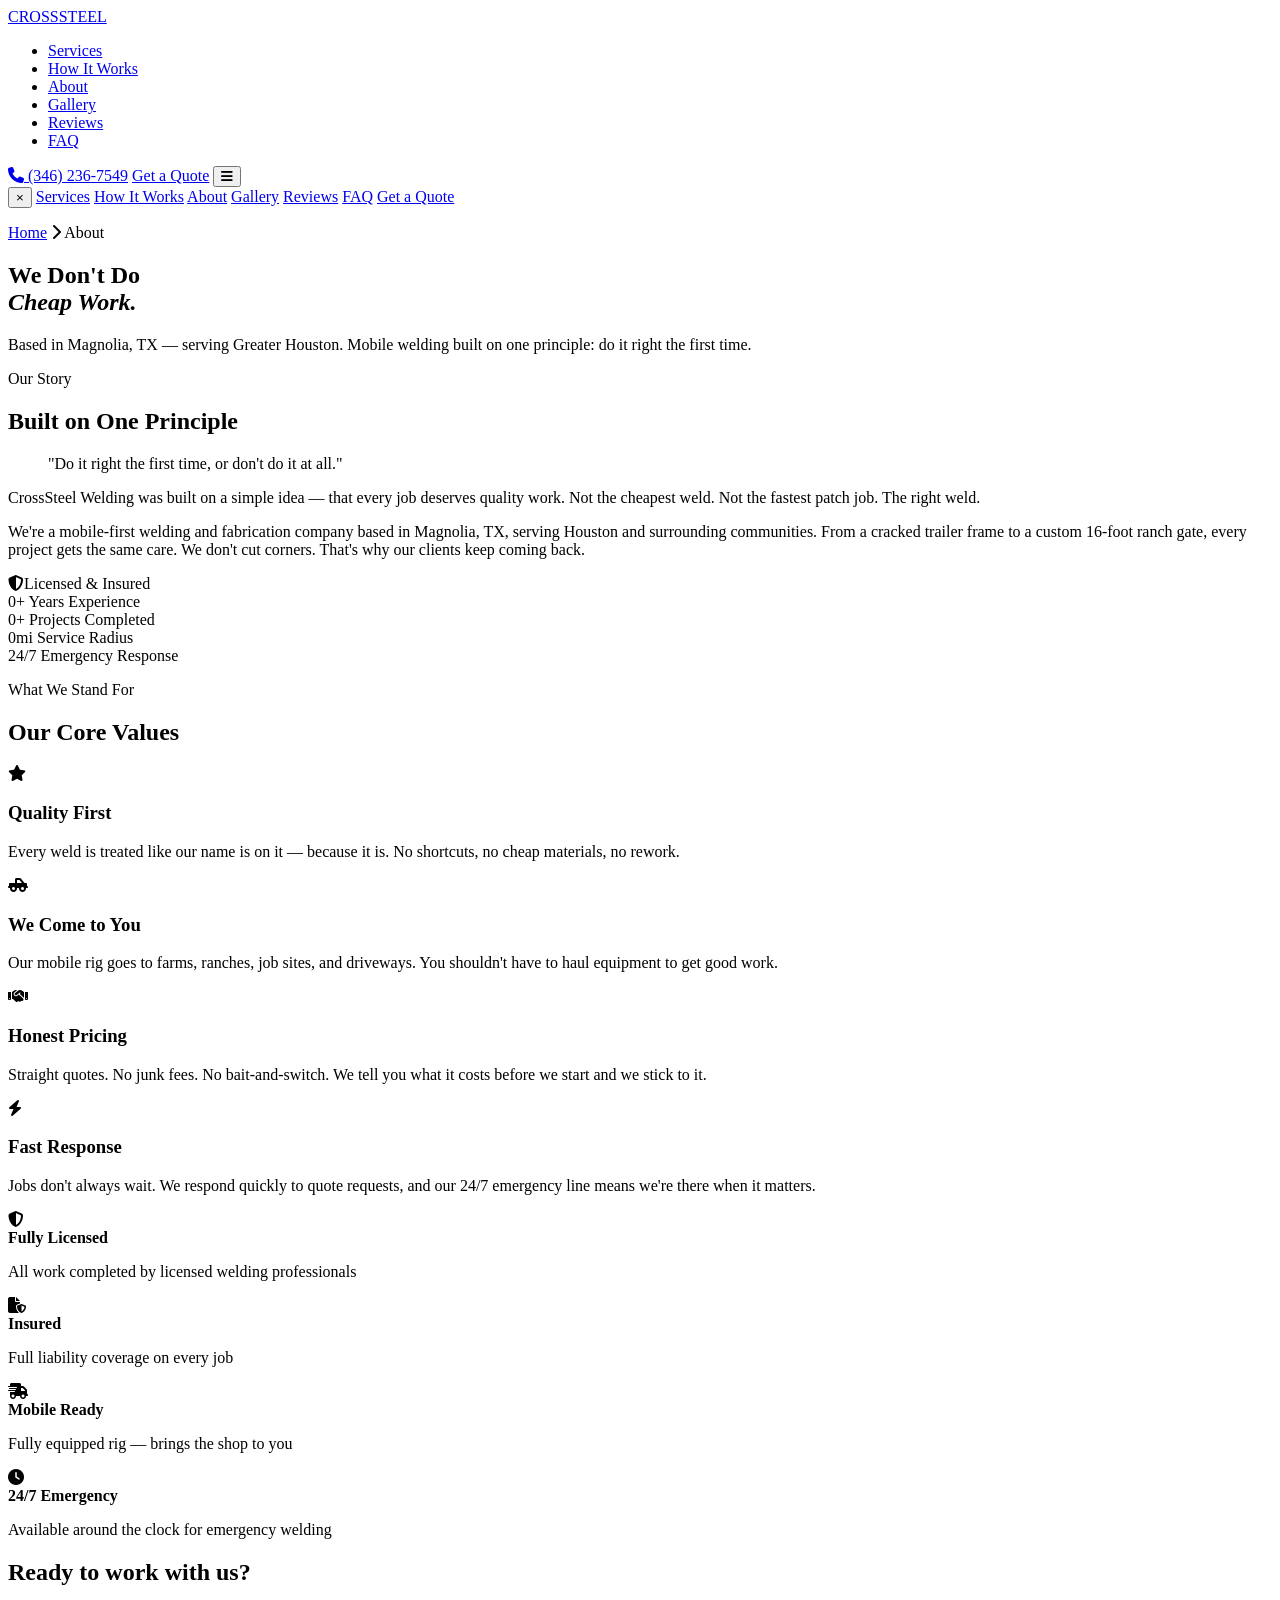
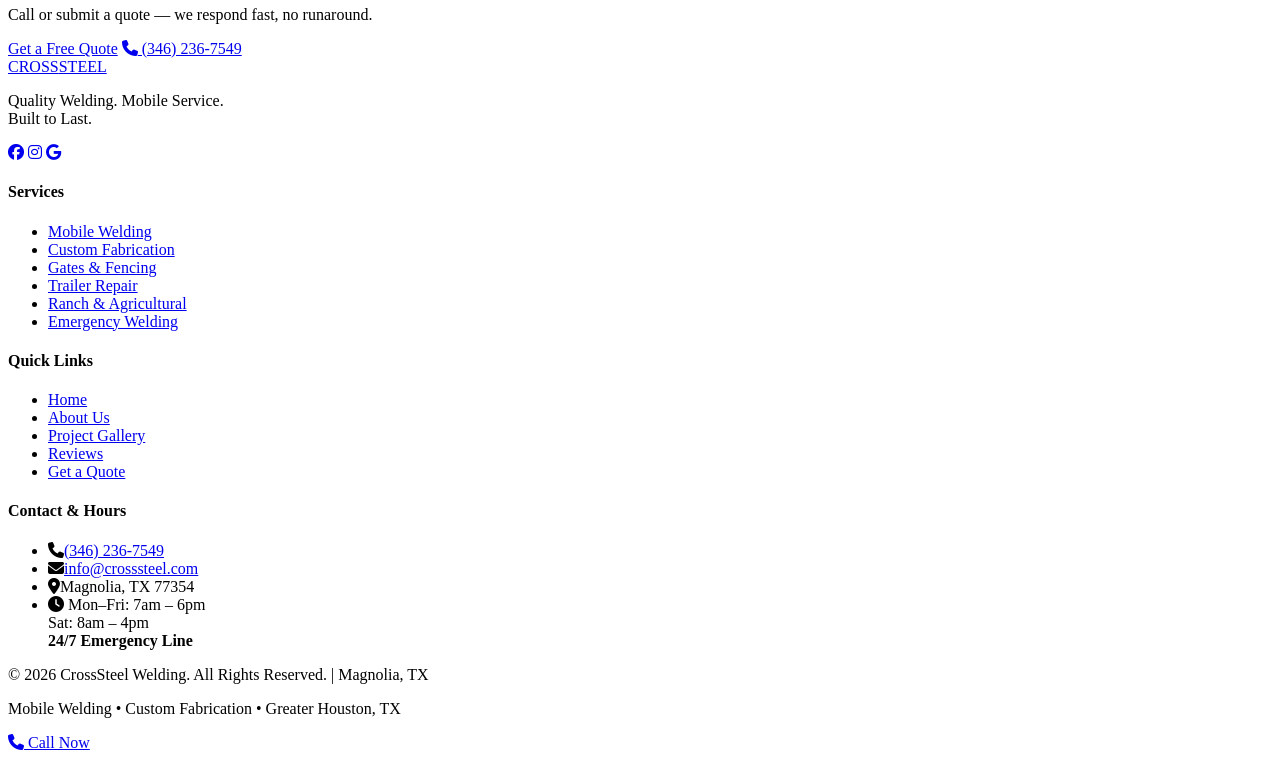
==== about.html @ af971758 "Add about.html" ====
<!DOCTYPE html>
<html lang="en">

<head>
    <meta charset="UTF-8">
    <meta name="viewport" content="width=device-width, initial-scale=1.0">
    <title>About CrossSteel Welding | Mobile Welding Houston, TX</title>
    <meta name="description"
        content="CrossSteel Welding — a mobile welding and fabrication company based in Magnolia, TX. Licensed, insured, and built on doing it right the first time.">
    <link rel="canonical" href="https://crosssteelwelding.com/about.html">
    <link rel="preconnect" href="https://fonts.googleapis.com">
    <link rel="preconnect" href="https://fonts.gstatic.com" crossorigin>
    <link
        href="https://fonts.googleapis.com/css2?family=Oswald:wght@400;500;700&family=Roboto:wght@300;400;500;700&display=swap"
        rel="stylesheet">
    <link rel="stylesheet" href="https://cdnjs.cloudflare.com/ajax/libs/font-awesome/6.4.0/css/all.min.css">
    <link rel="stylesheet" href="css/styles.css">
</head>

<body>
    <header class="header">
        <div class="container header-container">
            <a href="index.html" class="logo">CROSS<span class="accent">STEEL</span></a>
            <nav class="nav">
                <ul class="nav-links">
                    <li><a href="services.html">Services</a></li>
                    <li><a href="index.html#process">How It Works</a></li>
                    <li><a href="about.html" class="nav-active">About</a></li>
                    <li><a href="gallery.html">Gallery</a></li>
                    <li><a href="index.html#reviews">Reviews</a></li>
                    <li><a href="index.html#faq">FAQ</a></li>
                </ul>
            </nav>
            <div class="header-actions">
                <a href="tel:3462367549" class="header-phone hidden-mobile"><i class="fa-solid fa-phone"></i> (346)
                    236-7549</a>
                <a href="contact.html" class="btn btn-primary">Get a Quote</a>
                <button class="mobile-menu-toggle" aria-label="Toggle Menu"><i class="fa-solid fa-bars"></i></button>
            </div>
        </div>
    </header>

    <div class="mobile-menu-overlay">
        <div class="mobile-menu-content">
            <button class="mobile-menu-close">&times;</button>
            <a href="services.html" class="mobile-link">Services</a>
            <a href="index.html#process" class="mobile-link">How It Works</a>
            <a href="about.html" class="mobile-link">About</a>
            <a href="gallery.html" class="mobile-link">Gallery</a>
            <a href="index.html#reviews" class="mobile-link">Reviews</a>
            <a href="index.html#faq" class="mobile-link">FAQ</a>
            <a href="contact.html" class="btn btn-primary mobile-cta">Get a Quote</a>
        </div>
    </div>

    <section class="inner-hero">
        <div class="inner-hero-overlay"></div>
        <div class="container inner-hero-content">
            <p class="inner-hero-eyebrow"><a href="index.html">Home</a> <i class="fa-solid fa-chevron-right"></i> About
            </p>
            <h1>We Don't Do<br><em class="hero-accent">Cheap Work.</em></h1>
            <p class="inner-hero-sub">Based in Magnolia, TX — serving Greater Houston. Mobile welding built on one
                principle: do it right the first time.</p>
        </div>
    </section>

    <!-- Story -->
    <section class="section about-page-story">
        <div class="container about-story-grid">
            <div class="about-story-text">
                <p class="svc-label"><span></span> Our Story</p>
                <h2 class="about-page-title">Built on One Principle</h2>
                <blockquote class="about-quote">"Do it right the first time, or don't do it at all."</blockquote>
                <p class="about-body">CrossSteel Welding was built on a simple idea — that every job deserves quality
                    work. Not the cheapest weld. Not the fastest patch job. The right weld.</p>
                <p class="about-body">We're a mobile-first welding and fabrication company based in Magnolia, TX,
                    serving Houston and surrounding communities. From a cracked trailer frame to a custom 16-foot ranch
                    gate, every project gets the same care. We don't cut corners. That's why our clients keep coming
                    back.</p>
            </div>
            <div class="about-story-visual">
                <div class="about-image-bg about-story-img"></div>
                <div class="about-badge"><i class="fa-solid fa-shield-halved"></i><span>Licensed &amp; Insured</span>
                </div>
            </div>
        </div>
    </section>

    <!-- Stats -->
    <section class="about-stats-section">
        <div class="container">
            <div class="about-stats-row about-stats-row--page">
                <div class="about-stat reveal-item">
                    <span class="counter" data-target="10">0</span><span class="stat-plus">+</span>
                    <span class="astat-label">Years Experience</span>
                </div>
                <div class="about-stat reveal-item">
                    <span class="counter" data-target="500">0</span><span class="stat-plus">+</span>
                    <span class="astat-label">Projects Completed</span>
                </div>
                <div class="about-stat reveal-item">
                    <span class="counter" data-target="50">0</span><span class="stat-plus">mi</span>
                    <span class="astat-label">Service Radius</span>
                </div>
                <div class="about-stat reveal-item">
                    <span class="astat-num">24/7</span>
                    <span class="astat-label">Emergency Response</span>
                </div>
            </div>
        </div>
    </section>

    <!-- Values -->
    <section class="section about-values-section">
        <div class="container">
            <div class="section-header-left">
                <p class="svc-label"><span></span> What We Stand For</p>
                <h2 class="about-page-title">Our Core Values</h2>
            </div>
            <div class="values-grid">
                <div class="value-card reveal-item">
                    <div class="value-card-icon"><i class="fa-solid fa-star"></i></div>
                    <h3>Quality First</h3>
                    <p>Every weld is treated like our name is on it — because it is. No shortcuts, no cheap materials,
                        no rework.</p>
                </div>
                <div class="value-card reveal-item">
                    <div class="value-card-icon"><i class="fa-solid fa-truck-pickup"></i></div>
                    <h3>We Come to You</h3>
                    <p>Our mobile rig goes to farms, ranches, job sites, and driveways. You shouldn't have to haul
                        equipment to get good work.</p>
                </div>
                <div class="value-card reveal-item">
                    <div class="value-card-icon"><i class="fa-solid fa-handshake"></i></div>
                    <h3>Honest Pricing</h3>
                    <p>Straight quotes. No junk fees. No bait-and-switch. We tell you what it costs before we start and
                        we stick to it.</p>
                </div>
                <div class="value-card reveal-item">
                    <div class="value-card-icon"><i class="fa-solid fa-bolt"></i></div>
                    <h3>Fast Response</h3>
                    <p>Jobs don't always wait. We respond quickly to quote requests, and our 24/7 emergency line means
                        we're there when it matters.</p>
                </div>
            </div>
        </div>
    </section>

    <!-- Credentials -->
    <section class="about-credentials-section">
        <div class="container">
            <div class="credentials-grid">
                <div class="credential-item reveal-item">
                    <i class="fa-solid fa-shield-halved"></i>
                    <div><strong>Fully Licensed</strong>
                        <p>All work completed by licensed welding professionals</p>
                    </div>
                </div>
                <div class="credential-item reveal-item">
                    <i class="fa-solid fa-file-shield"></i>
                    <div><strong>Insured</strong>
                        <p>Full liability coverage on every job</p>
                    </div>
                </div>
                <div class="credential-item reveal-item">
                    <i class="fa-solid fa-truck-fast"></i>
                    <div><strong>Mobile Ready</strong>
                        <p>Fully equipped rig — brings the shop to you</p>
                    </div>
                </div>
                <div class="credential-item reveal-item">
                    <i class="fa-solid fa-clock"></i>
                    <div><strong>24/7 Emergency</strong>
                        <p>Available around the clock for emergency welding</p>
                    </div>
                </div>
            </div>
        </div>
    </section>

    <section class="page-cta-strip">
        <div class="container page-cta-inner">
            <div>
                <h2>Ready to work with us?</h2>
                <p>Call or submit a quote — we respond fast, no runaround.</p>
            </div>
            <div class="page-cta-actions">
                <a href="contact.html" class="btn btn-primary btn-lg">Get a Free Quote</a>
                <a href="tel:3462367549" class="btn btn-secondary btn-lg"><i class="fa-solid fa-phone"></i> (346)
                    236-7549</a>
            </div>
        </div>
    </section>

    <footer class="footer">
        <div class="footer-top">
            <div class="container footer-top-inner">
                <div class="footer-brand">
                    <a href="index.html" class="logo footer-logo">CROSS<span class="accent">STEEL</span></a>
                    <p class="footer-tagline">Quality Welding. Mobile Service.<br>Built to Last.</p>
                    <div class="social-icons">
                        <a href="#" aria-label="Facebook"><i class="fa-brands fa-facebook"></i></a>
                        <a href="#" aria-label="Instagram"><i class="fa-brands fa-instagram"></i></a>
                        <a href="#" aria-label="Google"><i class="fa-brands fa-google"></i></a>
                    </div>
                </div>
                <div class="footer-col">
                    <h4>Services</h4>
                    <ul>
                        <li><a href="services.html">Mobile Welding</a></li>
                        <li><a href="services.html">Custom Fabrication</a></li>
                        <li><a href="services.html">Gates & Fencing</a></li>
                        <li><a href="services.html">Trailer Repair</a></li>
                        <li><a href="services.html">Ranch & Agricultural</a></li>
                        <li><a href="services.html">Emergency Welding</a></li>
                    </ul>
                </div>
                <div class="footer-col">
                    <h4>Quick Links</h4>
                    <ul>
                        <li><a href="index.html">Home</a></li>
                        <li><a href="about.html">About Us</a></li>
                        <li><a href="gallery.html">Project Gallery</a></li>
                        <li><a href="index.html#reviews">Reviews</a></li>
                        <li><a href="contact.html">Get a Quote</a></li>
                    </ul>
                </div>
                <div class="footer-col">
                    <h4>Contact & Hours</h4>
                    <ul class="footer-contact-list">
                        <li><i class="fa-solid fa-phone"></i><a href="tel:3462367549">(346) 236-7549</a></li>
                        <li><i class="fa-solid fa-envelope"></i><a
                                href="mailto:info@crosssteel.com">info@crosssteel.com</a></li>
                        <li><i class="fa-solid fa-location-dot"></i><span>Magnolia, TX 77354</span></li>
                        <li class="footer-hours"><i class="fa-solid fa-clock"></i>
                            <span>Mon–Fri: 7am – 6pm<br>Sat: 8am – 4pm<br><strong style="color:var(--color-accent)">24/7
                                    Emergency Line</strong></span>
                        </li>
                    </ul>
                </div>
            </div>
        </div>
        <div class="footer-bottom">
            <div class="container footer-bottom-inner">
                <p>&copy; 2026 CrossSteel Welding. All Rights Reserved. | Magnolia, TX</p>
                <p class="footer-legal">Mobile Welding &bull; Custom Fabrication &bull; Greater Houston, TX</p>
            </div>
        </div>
    </footer>

    <a href="tel:3462367549" class="mobile-sticky-call"><i class="fa-solid fa-phone"></i> Call Now</a>
    <script src="js/script.js"></script>
</body>

</html>
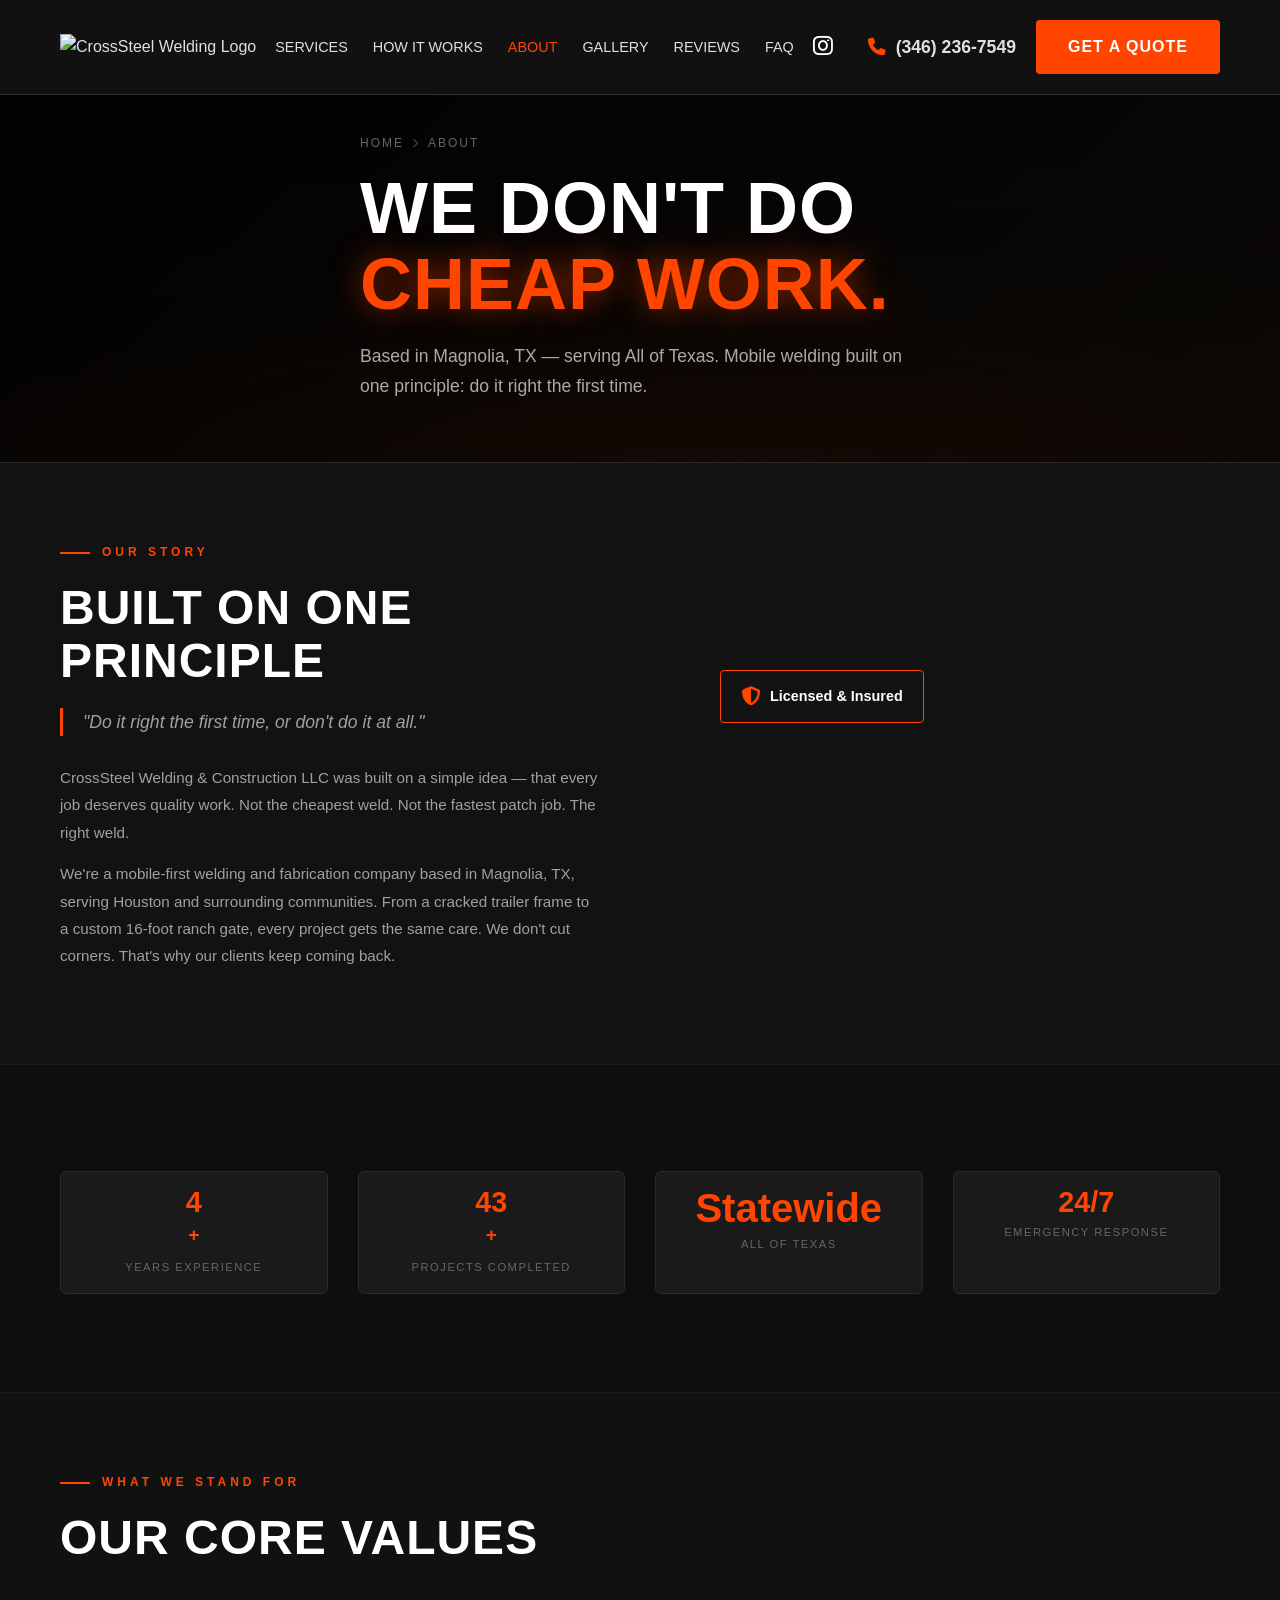
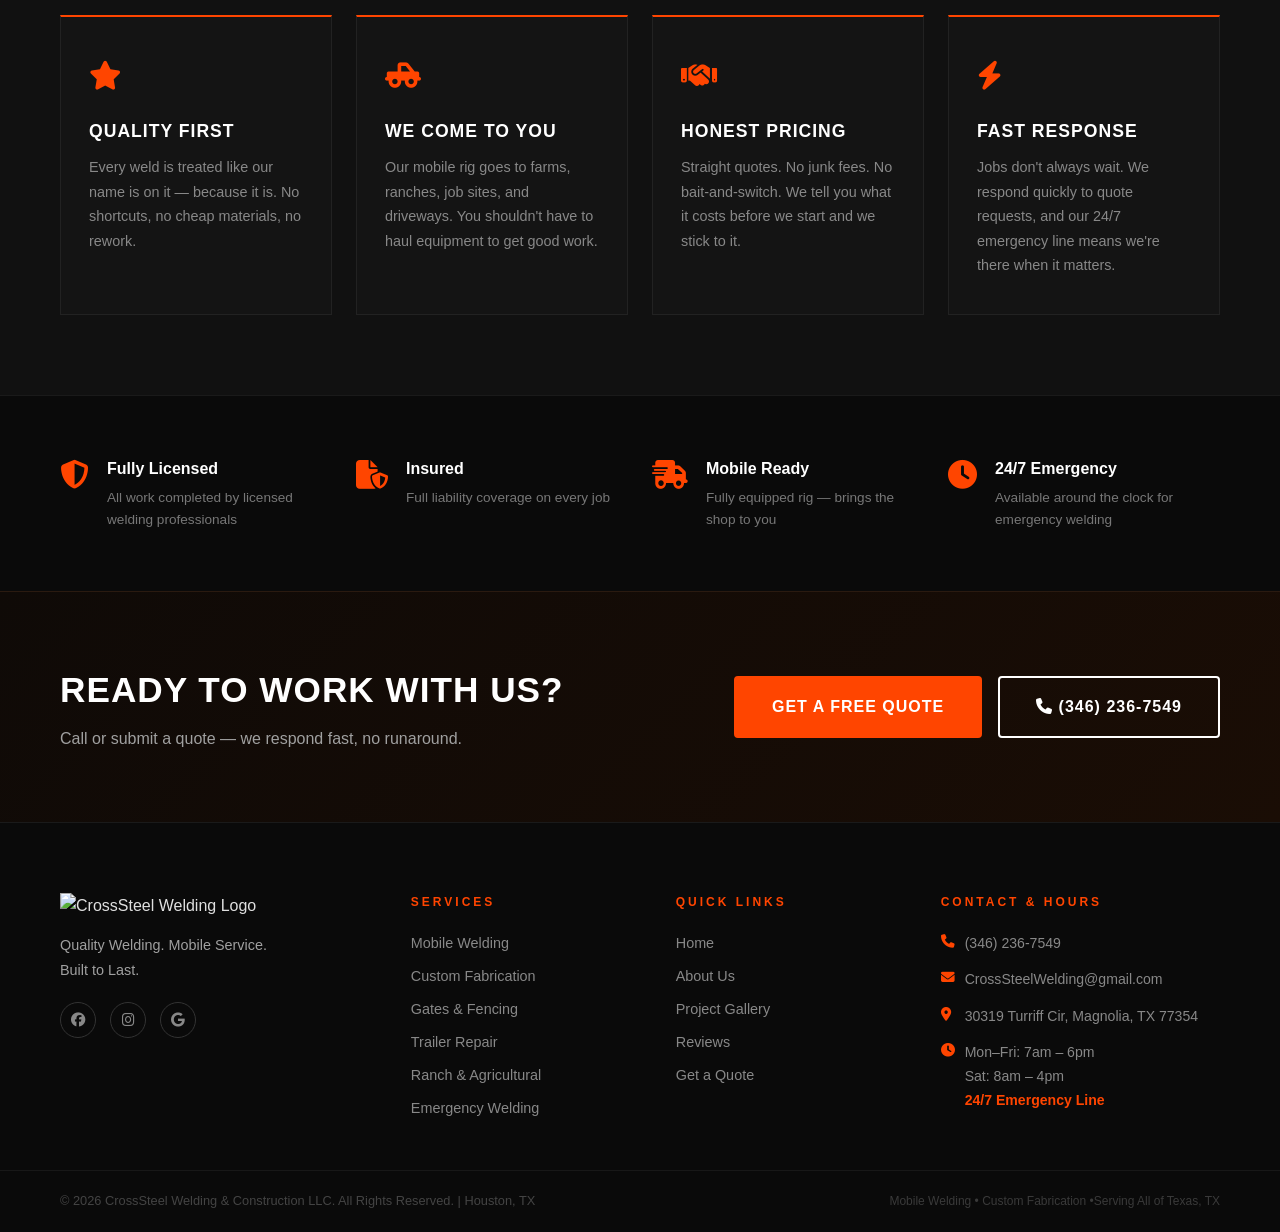
==== commit 9ec8160f: "Update about.html with latest client edits" ====
--- a/about.html
+++ b/about.html
@@ -4,9 +4,9 @@
 <head>
     <meta charset="UTF-8">
     <meta name="viewport" content="width=device-width, initial-scale=1.0">
-    <title>About CrossSteel Welding | Mobile Welding Houston, TX</title>
+    <title>About CrossSteel Welding & Construction LLC | Mobile Welding Texas</title>
     <meta name="description"
-        content="CrossSteel Welding — a mobile welding and fabrication company based in Magnolia, TX. Licensed, insured, and built on doing it right the first time.">
+        content="CrossSteel Welding & Construction LLC — a mobile welding and fabrication company based in Magnolia, TX. Licensed, insured, and built on doing it right the first time.">
     <link rel="canonical" href="https://crosssteelwelding.com/about.html">
     <link rel="preconnect" href="https://fonts.googleapis.com">
     <link rel="preconnect" href="https://fonts.gstatic.com" crossorigin>
@@ -20,7 +20,9 @@
 <body>
     <header class="header">
         <div class="container header-container">
-            <a href="index.html" class="logo">CROSS<span class="accent">STEEL</span></a>
+            <a href="index.html" class="logo-link" style="display:flex; align-items:center;">
+                <img src="assets/images/logo.png" alt="CrossSteel Welding Logo" class="header-logo-img" style="max-height: 60px; width: auto; object-fit: contain;">
+            </a>
             <nav class="nav">
                 <ul class="nav-links">
                     <li><a href="services.html">Services</a></li>
@@ -32,6 +34,7 @@
                 </ul>
             </nav>
             <div class="header-actions">
+                <a href="https://www.instagram.com/crosssteel_welding" aria-label="Instagram" target="_blank" class="hidden-mobile" style="font-size: 1.4rem; color: #fff; margin-right: 15px; transition: color 0.3s;" onmouseover="this.style.color='#ff8c00'" onmouseout="this.style.color='#fff'"><i class="fa-brands fa-instagram"></i></a>
                 <a href="tel:3462367549" class="header-phone hidden-mobile"><i class="fa-solid fa-phone"></i> (346)
                     236-7549</a>
                 <a href="contact.html" class="btn btn-primary">Get a Quote</a>
@@ -59,7 +62,7 @@
             <p class="inner-hero-eyebrow"><a href="index.html">Home</a> <i class="fa-solid fa-chevron-right"></i> About
             </p>
             <h1>We Don't Do<br><em class="hero-accent">Cheap Work.</em></h1>
-            <p class="inner-hero-sub">Based in Magnolia, TX — serving Greater Houston. Mobile welding built on one
+            <p class="inner-hero-sub">Based in Magnolia, TX — serving All of Texas. Mobile welding built on one
                 principle: do it right the first time.</p>
         </div>
     </section>
@@ -71,7 +74,7 @@
                 <p class="svc-label"><span></span> Our Story</p>
                 <h2 class="about-page-title">Built on One Principle</h2>
                 <blockquote class="about-quote">"Do it right the first time, or don't do it at all."</blockquote>
-                <p class="about-body">CrossSteel Welding was built on a simple idea — that every job deserves quality
+                <p class="about-body">CrossSteel Welding & Construction LLC was built on a simple idea — that every job deserves quality
                     work. Not the cheapest weld. Not the fastest patch job. The right weld.</p>
                 <p class="about-body">We're a mobile-first welding and fabrication company based in Magnolia, TX,
                     serving Houston and surrounding communities. From a cracked trailer frame to a custom 16-foot ranch
@@ -95,12 +98,12 @@
                     <span class="astat-label">Years Experience</span>
                 </div>
                 <div class="about-stat reveal-item">
-                    <span class="counter" data-target="500">0</span><span class="stat-plus">+</span>
+                    <span class="counter" data-target="100">0</span><span class="stat-plus">+</span>
                     <span class="astat-label">Projects Completed</span>
                 </div>
                 <div class="about-stat reveal-item">
-                    <span class="counter" data-target="50">0</span><span class="stat-plus">mi</span>
-                    <span class="astat-label">Service Radius</span>
+                    <span class="astat-num" style="font-size:2.5rem;">Statewide</span>
+                    <span class="astat-label">All of Texas</span>
                 </div>
                 <div class="about-stat reveal-item">
                     <span class="astat-num">24/7</span>
@@ -196,11 +199,13 @@
         <div class="footer-top">
             <div class="container footer-top-inner">
                 <div class="footer-brand">
-                    <a href="index.html" class="logo footer-logo">CROSS<span class="accent">STEEL</span></a>
+                    <a href="index.html" class="logo-link">
+                        <img src="assets/images/logo.png" alt="CrossSteel Welding Logo" class="footer-logo-img" style="max-height: 80px; width: auto; margin-bottom: 15px; object-fit: contain;">
+                    </a>
                     <p class="footer-tagline">Quality Welding. Mobile Service.<br>Built to Last.</p>
                     <div class="social-icons">
                         <a href="#" aria-label="Facebook"><i class="fa-brands fa-facebook"></i></a>
-                        <a href="#" aria-label="Instagram"><i class="fa-brands fa-instagram"></i></a>
+                        <a href="https://www.instagram.com/crosssteel_welding" aria-label="Instagram" target="_blank"><i class="fa-brands fa-instagram"></i></a>
                         <a href="#" aria-label="Google"><i class="fa-brands fa-google"></i></a>
                     </div>
                 </div>
@@ -230,8 +235,8 @@
                     <ul class="footer-contact-list">
                         <li><i class="fa-solid fa-phone"></i><a href="tel:3462367549">(346) 236-7549</a></li>
                         <li><i class="fa-solid fa-envelope"></i><a
-                                href="mailto:info@crosssteel.com">info@crosssteel.com</a></li>
-                        <li><i class="fa-solid fa-location-dot"></i><span>Magnolia, TX 77354</span></li>
+                                href="mailto:CrossSteelWelding@gmail.com">CrossSteelWelding@gmail.com</a></li>
+                        <li><i class="fa-solid fa-location-dot"></i><span>30319 Turriff Cir, Magnolia, TX 77354</span></li>
                         <li class="footer-hours"><i class="fa-solid fa-clock"></i>
                             <span>Mon–Fri: 7am – 6pm<br>Sat: 8am – 4pm<br><strong style="color:var(--color-accent)">24/7
                                     Emergency Line</strong></span>
@@ -242,8 +247,8 @@
         </div>
         <div class="footer-bottom">
             <div class="container footer-bottom-inner">
-                <p>&copy; 2026 CrossSteel Welding. All Rights Reserved. | Magnolia, TX</p>
-                <p class="footer-legal">Mobile Welding &bull; Custom Fabrication &bull; Greater Houston, TX</p>
+                <p>&copy; 2026 CrossSteel Welding & Construction LLC. All Rights Reserved. | Houston, TX</p>
+                <p class="footer-legal">Mobile Welding &bull; Custom Fabrication &bull;Serving All of Texas, TX</p>
             </div>
         </div>
     </footer>
--- a/css/styles.css
+++ b/css/styles.css
@@ -0,0 +1,2919 @@
+:root {
+    /* Color Palette */
+    --color-bg-dark: #121212;
+    --color-bg-panel: #1e1e1e;
+    --color-text-main: #e0e0e0;
+    --color-text-muted: #a0a0a0;
+
+    --color-accent: #ff4500;
+    /* Electric Orange/Red */
+    --color-accent-hover: #e03e00;
+    --color-accent-dim: rgba(255, 69, 0, 0.1);
+
+    --color-steel: #4a5568;
+    --color-steel-light: #718096;
+
+    /* Typography */
+    --font-heading: 'Oswald', sans-serif;
+    --font-body: 'Roboto', sans-serif;
+
+    /* Spacing */
+    --section-padding: 80px 0;
+    --container-width: 1200px;
+}
+
+/* Reset & Global */
+* {
+    margin: 0;
+    padding: 0;
+    box-sizing: border-box;
+}
+
+html {
+    scroll-behavior: smooth;
+}
+
+body {
+    background-color: var(--color-bg-dark);
+    color: var(--color-text-main);
+    font-family: var(--font-body);
+    line-height: 1.6;
+    overflow-x: hidden;
+}
+
+h1,
+h2,
+h3,
+h4,
+h5,
+h6 {
+    font-family: var(--font-heading);
+    color: #fff;
+    text-transform: uppercase;
+    letter-spacing: 1px;
+}
+
+a {
+    text-decoration: none;
+    color: inherit;
+    transition: color 0.3s;
+}
+
+ul {
+    list-style: none;
+}
+
+img {
+    max-width: 100%;
+    display: block;
+}
+
+.container {
+    max-width: var(--container-width);
+    margin: 0 auto;
+    padding: 0 20px;
+}
+
+.container-narrow {
+    max-width: 800px;
+    margin: 0 auto;
+    padding: 0 20px;
+}
+
+.section {
+    padding: var(--section-padding);
+}
+
+.section-header {
+    text-align: center;
+    margin-bottom: 60px;
+}
+
+.section-header h2 {
+    font-size: 2.5rem;
+    margin-bottom: 15px;
+}
+
+.separator {
+    width: 80px;
+    height: 4px;
+    background-color: var(--color-accent);
+    margin: 0 auto;
+}
+
+/* Buttons */
+.btn {
+    display: inline-block;
+    padding: 12px 30px;
+    font-family: var(--font-heading);
+    font-weight: 700;
+    text-transform: uppercase;
+    letter-spacing: 1px;
+    border-radius: 4px;
+    transition: all 0.3s ease;
+    cursor: pointer;
+    border: 2px solid transparent;
+}
+
+.btn-primary {
+    background-color: var(--color-accent);
+    color: #fff;
+    border-color: var(--color-accent);
+}
+
+.btn-primary:hover {
+    background-color: var(--color-accent-hover);
+    border-color: var(--color-accent-hover);
+    transform: translateY(-2px);
+    box-shadow: 0 4px 15px var(--color-accent-dim);
+}
+
+.btn-secondary {
+    background-color: transparent;
+    color: #fff;
+    border-color: #fff;
+}
+
+.btn-secondary:hover {
+    background-color: #fff;
+    color: var(--color-bg-dark);
+}
+
+.btn-outline {
+    background-color: transparent;
+    border-color: var(--color-accent);
+    color: var(--color-accent);
+}
+
+.btn-outline:hover {
+    background-color: var(--color-accent);
+    color: #fff;
+}
+
+.btn-block {
+    display: block;
+    width: 100%;
+    margin-top: 20px;
+}
+
+/* Header */
+.header {
+    background-color: rgba(18, 18, 18, 0.95);
+    padding: 20px 0;
+    position: fixed;
+    top: 0;
+    left: 0;
+    width: 100%;
+    z-index: 1000;
+    backdrop-filter: blur(10px);
+    border-bottom: 1px solid #333;
+    transition: transform 0.3s ease, padding 0.3s ease, background-color 0.3s ease;
+}
+
+.header.scrolled {
+    padding: 12px 0;
+    background-color: rgba(10, 10, 10, 0.98);
+    border-bottom-color: #222;
+}
+
+
+.header-container {
+    display: flex;
+    justify-content: space-between;
+    align-items: center;
+}
+
+.logo {
+    font-family: var(--font-heading);
+    font-size: 1.8rem;
+    font-weight: 700;
+    color: #fff;
+}
+
+.logo .accent {
+    color: var(--color-accent);
+}
+
+.nav-links {
+    display: flex;
+    gap: 25px;
+}
+
+.nav-links a {
+    font-size: 0.9rem;
+    font-weight: 500;
+    text-transform: uppercase;
+}
+
+.nav-links a:hover {
+    color: var(--color-accent);
+}
+
+.header-actions {
+    display: flex;
+    align-items: center;
+    gap: 20px;
+}
+
+.header-phone {
+    font-weight: 700;
+    font-size: 1.1rem;
+}
+
+.header-phone i {
+    color: var(--color-accent);
+    margin-right: 5px;
+}
+
+.mobile-menu-toggle {
+    display: none;
+    font-size: 1.5rem;
+    color: #fff;
+    background: none;
+    border: none;
+    cursor: pointer;
+}
+
+/* Mobile Menu */
+.mobile-menu-overlay {
+    position: fixed;
+    top: 0;
+    right: -100%;
+    width: 80%;
+    height: 100%;
+    background-color: var(--color-bg-dark);
+    z-index: 1001;
+    transition: 0.4s;
+    box-shadow: -5px 0 15px rgba(0, 0, 0, 0.5);
+    display: flex;
+    align-items: center;
+    justify-content: center;
+}
+
+.mobile-menu-overlay.active {
+    right: 0;
+}
+
+.mobile-menu-content {
+    display: flex;
+    flex-direction: column;
+    gap: 30px;
+    text-align: center;
+}
+
+.mobile-menu-close {
+    position: absolute;
+    top: 25px;
+    right: 25px;
+    background: none;
+    border: none;
+    color: #fff;
+    font-size: 2rem;
+    cursor: pointer;
+}
+
+.mobile-link {
+    font-size: 1.5rem;
+    font-family: var(--font-heading);
+    font-weight: 700;
+}
+
+/* =============================================
+   HERO — ENHANCED
+   ============================================= */
+
+/* Keyframes */
+@keyframes heroFadeUp {
+    from {
+        opacity: 0;
+        transform: translateY(30px);
+    }
+
+    to {
+        opacity: 1;
+        transform: translateY(0);
+    }
+}
+
+@keyframes heroFadeIn {
+    from {
+        opacity: 0;
+    }
+
+    to {
+        opacity: 1;
+    }
+}
+
+@keyframes scrollBounce {
+
+    0%,
+    100% {
+        transform: translateY(0);
+        opacity: 1;
+    }
+
+    50% {
+        transform: translateY(8px);
+        opacity: 0.5;
+    }
+}
+
+@keyframes sparkFloat {
+    0% {
+        transform: translateY(0) scale(1);
+        opacity: 0.8;
+    }
+
+    50% {
+        transform: translateY(-40%) scale(1.4);
+        opacity: 1;
+    }
+
+    100% {
+        transform: translateY(-90%) scale(0.6);
+        opacity: 0;
+    }
+}
+
+@keyframes particleDrift {
+    0% {
+        transform: translate(0, 0) rotate(0deg);
+        opacity: 0;
+    }
+
+    10% {
+        opacity: 1;
+    }
+
+    90% {
+        opacity: 0.8;
+    }
+
+    100% {
+        transform: translate(var(--dx), var(--dy)) rotate(360deg);
+        opacity: 0;
+    }
+}
+
+@keyframes glowPulse {
+
+    0%,
+    100% {
+        box-shadow: 0 0 20px rgba(255, 69, 0, 0.5), 0 4px 15px rgba(0, 0, 0, 0.4);
+    }
+
+    50% {
+        box-shadow: 0 0 40px rgba(255, 69, 0, 0.9), 0 4px 25px rgba(0, 0, 0, 0.4);
+    }
+}
+
+.hero {
+    height: 100vh;
+    min-height: 700px;
+    display: flex;
+    align-items: center;
+    justify-content: center;
+    position: relative;
+    text-align: center;
+    overflow: hidden;
+    padding-top: 80px;
+}
+
+.hero-bg {
+    position: absolute;
+    inset: 0;
+    background-image: url('../assets/images/hero-bg.jpg');
+    background-size: cover;
+    background-position: center 30%;
+    background-color: #1a1a1a;
+    /* Subtle Ken-Burns drift */
+    animation: heroBgZoom 20s ease-in-out infinite alternate;
+    transform-origin: center;
+}
+
+@keyframes heroBgZoom {
+    from {
+        transform: scale(1);
+    }
+
+    to {
+        transform: scale(1.06);
+    }
+}
+
+.hero-overlay {
+    position: absolute;
+    inset: 0;
+    /* Deep top-to-bottom + left-edge burn */
+    background:
+        linear-gradient(120deg, rgba(150, 20, 0, 0.35) 0%, transparent 55%),
+        linear-gradient(to bottom, rgba(0, 0, 0, 0.55) 0%, rgba(0, 0, 0, 0.78) 100%);
+}
+
+/* Orange glow at the bottom edge */
+.hero-vignette {
+    position: absolute;
+    bottom: 0;
+    left: 0;
+    width: 100%;
+    height: 180px;
+    background: linear-gradient(to top, rgba(255, 69, 0, 0.22), transparent);
+    pointer-events: none;
+    z-index: 1;
+}
+
+/* ---- Particles ---- */
+.hero-particles {
+    position: absolute;
+    inset: 0;
+    pointer-events: none;
+    z-index: 1;
+}
+
+.particle {
+    position: absolute;
+    border-radius: 50%;
+    background: var(--color-accent);
+    opacity: 0;
+    animation: particleDrift linear infinite;
+}
+
+/* Each particle has unique position, size, timing, and travel direction */
+.p1 {
+    width: 4px;
+    height: 4px;
+    bottom: 35%;
+    left: 15%;
+    --dx: -30px;
+    --dy: -120px;
+    animation-duration: 4.5s;
+    animation-delay: 0s;
+}
+
+.p2 {
+    width: 3px;
+    height: 3px;
+    bottom: 25%;
+    left: 28%;
+    --dx: 20px;
+    --dy: -90px;
+    animation-duration: 3.8s;
+    animation-delay: 0.8s;
+}
+
+.p3 {
+    width: 5px;
+    height: 5px;
+    bottom: 40%;
+    left: 50%;
+    --dx: -15px;
+    --dy: -140px;
+    animation-duration: 5.2s;
+    animation-delay: 1.5s;
+}
+
+.p4 {
+    width: 3px;
+    height: 3px;
+    bottom: 20%;
+    left: 65%;
+    --dx: 35px;
+    --dy: -110px;
+    animation-duration: 4.1s;
+    animation-delay: 0.3s;
+}
+
+.p5 {
+    width: 6px;
+    height: 6px;
+    bottom: 45%;
+    left: 80%;
+    --dx: -25px;
+    --dy: -160px;
+    animation-duration: 6.0s;
+    animation-delay: 2.0s;
+    background: #ff8c00;
+}
+
+.p6 {
+    width: 3px;
+    height: 3px;
+    bottom: 30%;
+    left: 44%;
+    --dx: 10px;
+    --dy: -85px;
+    animation-duration: 3.5s;
+    animation-delay: 1.0s;
+}
+
+.p7 {
+    width: 5px;
+    height: 5px;
+    bottom: 50%;
+    left: 72%;
+    --dx: -40px;
+    --dy: -130px;
+    animation-duration: 5.5s;
+    animation-delay: 2.5s;
+    background: #ff8c00;
+}
+
+.p8 {
+    width: 4px;
+    height: 4px;
+    bottom: 22%;
+    left: 90%;
+    --dx: 15px;
+    --dy: -100px;
+    animation-duration: 4.3s;
+    animation-delay: 1.8s;
+}
+
+/* ---- Content ---- */
+.hero-content {
+    position: relative;
+    z-index: 2;
+    padding: 0 20px;
+    max-width: 900px;
+    margin: 0 auto;
+}
+
+/* Eyebrow tag */
+.hero-eyebrow {
+    display: flex;
+    align-items: center;
+    justify-content: center;
+    gap: 14px;
+    font-size: 0.8rem;
+    font-weight: 500;
+    letter-spacing: 3px;
+    text-transform: uppercase;
+    color: #aaa;
+    margin-bottom: 20px;
+    opacity: 0;
+    animation: heroFadeIn 0.8s ease forwards;
+    animation-delay: 0.2s;
+}
+
+.hero-eyebrow-line {
+    display: inline-block;
+    width: 40px;
+    height: 1px;
+    background: var(--color-accent);
+    opacity: 0.7;
+}
+
+/* Title — staggered line reveal */
+.hero-title {
+    display: flex;
+    flex-direction: column;
+    gap: 4px;
+    font-size: clamp(2.8rem, 6vw, 5.2rem);
+    line-height: 1.05;
+    margin-bottom: 24px;
+    text-shadow: 0 2px 20px rgba(0, 0, 0, 0.6);
+}
+
+.hero-title-line {
+    display: block;
+    opacity: 0;
+    animation: heroFadeUp 0.8s cubic-bezier(0.22, 1, 0.36, 1) forwards;
+}
+
+.hero-line-1 {
+    animation-delay: 0.5s;
+}
+
+.hero-line-2 {
+    animation-delay: 0.75s;
+}
+
+.hero-line-3 {
+    animation-delay: 1.0s;
+    font-size: 0.75em;
+    color: #ccc;
+}
+
+/* Accent: "Mobile Welding" in glowing orange */
+.hero-accent {
+    font-style: normal;
+    color: var(--color-accent);
+    text-shadow: 0 0 30px rgba(255, 69, 0, 0.6);
+    position: relative;
+}
+
+.hero-subtitle {
+    font-size: 1.25rem;
+    color: #c8c8c8;
+    margin-bottom: 40px;
+    line-height: 1.7;
+    opacity: 0;
+    animation: heroFadeUp 0.8s ease forwards;
+    animation-delay: 1.2s;
+}
+
+.hero-buttons {
+    display: flex;
+    gap: 18px;
+    justify-content: center;
+    margin-bottom: 44px;
+    opacity: 0;
+    animation: heroFadeUp 0.8s ease forwards;
+    animation-delay: 1.4s;
+}
+
+/* Glowing pulsing primary button */
+.btn-glow {
+    animation: glowPulse 2.5s ease-in-out infinite;
+    animation-delay: 2s;
+}
+
+.hero-trust-badges {
+    display: flex;
+    align-items: center;
+    justify-content: center;
+    gap: 16px;
+    color: #bbb;
+    font-size: 0.85rem;
+    flex-wrap: wrap;
+    opacity: 0;
+    animation: heroFadeIn 0.8s ease forwards;
+    animation-delay: 1.6s;
+}
+
+.hero-trust-badges i {
+    color: var(--color-accent);
+    margin-right: 6px;
+}
+
+.badge-divider {
+    color: #555;
+    font-size: 0.7rem;
+}
+
+/* ---- Scroll cue ---- */
+.hero-scroll-cue {
+    position: absolute;
+    bottom: 28px;
+    left: 50%;
+    transform: translateX(-50%);
+    z-index: 3;
+    color: rgba(255, 255, 255, 0.55);
+    font-size: 1.4rem;
+    text-decoration: none;
+    animation: scrollBounce 1.8s ease-in-out infinite;
+    transition: color 0.3s;
+}
+
+.hero-scroll-cue:hover {
+    color: var(--color-accent);
+}
+
+
+
+/* Why Choose */
+.why-choose {
+    background-color: var(--color-bg-panel);
+    padding: 40px 0;
+    border-bottom: 1px solid #333;
+}
+
+.why-grid {
+    display: grid;
+    grid-template-columns: repeat(4, 1fr);
+    gap: 20px;
+    text-align: center;
+}
+
+.why-item i {
+    font-size: 2rem;
+    color: var(--color-accent);
+    margin-bottom: 15px;
+}
+
+.why-item h3 {
+    font-size: 1.1rem;
+    margin-bottom: 5px;
+}
+
+.why-item p {
+    font-size: 0.9rem;
+    color: var(--color-text-muted);
+}
+
+/* Services */
+/* ==========================================
+   SERVICES — EDITORIAL LIST
+   ========================================== */
+
+.services-section {
+    background-color: #111;
+    border-top: 1px solid #222;
+}
+
+/* --- Intro block --- */
+.svc-intro {
+    padding: 90px 20px 60px;
+    max-width: 700px;
+}
+
+.svc-label {
+    display: flex;
+    align-items: center;
+    gap: 12px;
+    font-size: 0.75rem;
+    letter-spacing: 4px;
+    text-transform: uppercase;
+    color: var(--color-accent);
+    margin-bottom: 20px;
+    font-weight: 600;
+}
+
+.svc-label span {
+    display: inline-block;
+    width: 30px;
+    height: 2px;
+    background: var(--color-accent);
+}
+
+.svc-heading {
+    font-size: clamp(3rem, 7vw, 5.5rem);
+    line-height: 1.0;
+    margin-bottom: 24px;
+    letter-spacing: -1px;
+}
+
+.svc-heading-dim {
+    color: #555;
+    display: block;
+}
+
+.svc-subtext {
+    color: var(--color-text-muted);
+    font-size: 1.05rem;
+    line-height: 1.7;
+    max-width: 560px;
+}
+
+/* --- List container --- */
+.svc-list {
+    border-top: 1px solid #2a2a2a;
+}
+
+/* --- Single service row --- */
+.svc-row {
+    display: flex;
+    align-items: center;
+    gap: 30px;
+    padding: 32px 40px;
+    border-bottom: 1px solid #2a2a2a;
+    text-decoration: none;
+    color: inherit;
+    position: relative;
+    transition: background 0.25s ease;
+    overflow: hidden;
+}
+
+/* Orange left-edge reveal on hover */
+.svc-row::before {
+    content: '';
+    position: absolute;
+    left: 0;
+    top: 0;
+    height: 100%;
+    width: 4px;
+    background: var(--color-accent);
+    transform: scaleY(0);
+    transform-origin: bottom;
+    transition: transform 0.3s ease;
+}
+
+.svc-row:hover {
+    background: rgba(255, 69, 0, 0.04);
+}
+
+.svc-row:hover::before {
+    transform: scaleY(1);
+}
+
+/* Ghost number */
+.svc-num {
+    font-family: var(--font-heading);
+    font-size: 1rem;
+    font-weight: 700;
+    color: #333;
+    min-width: 36px;
+    transition: color 0.3s;
+    flex-shrink: 0;
+}
+
+.svc-row:hover .svc-num {
+    color: var(--color-accent);
+}
+
+/* Body: tag + name + desc */
+.svc-row-body {
+    flex: 1;
+    min-width: 0;
+}
+
+.svc-tag {
+    display: inline-block;
+    font-size: 0.7rem;
+    letter-spacing: 2px;
+    text-transform: uppercase;
+    color: #666;
+    border: 1px solid #333;
+    padding: 3px 10px;
+    border-radius: 2px;
+    margin-bottom: 10px;
+    transition: border-color 0.3s, color 0.3s;
+}
+
+.svc-row:hover .svc-tag {
+    border-color: var(--color-accent);
+    color: var(--color-accent);
+}
+
+/* Hot/emergency tag */
+.svc-tag--hot {
+    border-color: var(--color-accent);
+    color: var(--color-accent);
+    animation: tagPulse 2s ease-in-out infinite;
+}
+
+@keyframes tagPulse {
+
+    0%,
+    100% {
+        opacity: 1;
+    }
+
+    50% {
+        opacity: 0.6;
+    }
+}
+
+.svc-name {
+    font-family: var(--font-heading);
+    font-size: clamp(1.3rem, 2.5vw, 1.7rem);
+    font-weight: 700;
+    color: #fff;
+    margin-bottom: 8px;
+    /* Underline slide effect */
+    background-image: linear-gradient(var(--color-accent), var(--color-accent));
+    background-size: 0% 2px;
+    background-repeat: no-repeat;
+    background-position: left bottom;
+    transition: background-size 0.35s ease;
+    display: inline-block;
+    text-transform: uppercase;
+    letter-spacing: 0.5px;
+}
+
+.svc-row:hover .svc-name {
+    background-size: 100% 2px;
+}
+
+.svc-desc {
+    color: #666;
+    font-size: 0.9rem;
+    line-height: 1.6;
+    max-width: 560px;
+    transition: color 0.25s;
+}
+
+.svc-row:hover .svc-desc {
+    color: #999;
+}
+
+/* Right: icon + CTA */
+.svc-row-right {
+    display: flex;
+    flex-direction: column;
+    align-items: flex-end;
+    gap: 14px;
+    flex-shrink: 0;
+    min-width: 130px;
+}
+
+.svc-icon-lg {
+    font-size: 1.8rem;
+    color: #333;
+    transition: color 0.3s, transform 0.3s;
+}
+
+.svc-row:hover .svc-icon-lg {
+    color: var(--color-accent);
+    transform: scale(1.15) rotate(-5deg);
+}
+
+.svc-cta {
+    font-family: var(--font-heading);
+    font-size: 0.8rem;
+    font-weight: 700;
+    letter-spacing: 1.5px;
+    text-transform: uppercase;
+    color: #555;
+    display: flex;
+    align-items: center;
+    gap: 8px;
+    white-space: nowrap;
+    transition: color 0.25s, gap 0.25s;
+}
+
+.svc-cta i {
+    transition: transform 0.25s;
+}
+
+.svc-row:hover .svc-cta {
+    color: var(--color-accent);
+    gap: 12px;
+}
+
+.svc-row:hover .svc-cta i {
+    transform: translateX(4px);
+}
+
+/* Emergency row — slightly different bg */
+.svc-row--emergency {
+    background: rgba(255, 69, 0, 0.03);
+}
+
+.svc-row--emergency::after {
+    content: '24 / 7';
+    position: absolute;
+    right: 24px;
+    top: 50%;
+    transform: translateY(-50%);
+    font-family: var(--font-heading);
+    font-size: 5rem;
+    font-weight: 900;
+    color: rgba(255, 69, 0, 0.05);
+    pointer-events: none;
+    letter-spacing: -3px;
+}
+
+/* --- Bottom CTA bar --- */
+.svc-bottom-bar {
+    display: flex;
+    align-items: center;
+    justify-content: space-between;
+    gap: 20px;
+    padding: 32px 40px;
+    background: #0d0d0d;
+    border-top: 1px solid #222;
+}
+
+.svc-bottom-bar p {
+    font-size: 1rem;
+    color: var(--color-text-muted);
+}
+
+.svc-bottom-bar strong {
+    color: #fff;
+}
+
+/* Responsive */
+@media (max-width: 768px) {
+    .svc-intro {
+        padding: 60px 20px 40px;
+    }
+
+    .svc-row {
+        flex-wrap: wrap;
+        padding: 24px 20px;
+        gap: 16px;
+    }
+
+    .svc-row-right {
+        flex-direction: row;
+        align-items: center;
+        width: 100%;
+        justify-content: space-between;
+        min-width: unset;
+    }
+
+    .svc-num {
+        display: none;
+    }
+
+    .svc-icon-lg {
+        display: none;
+    }
+
+    .svc-bottom-bar {
+        flex-direction: column;
+        text-align: center;
+        padding: 28px 20px;
+    }
+
+    .svc-row--emergency::after {
+        display: none;
+    }
+}
+
+
+
+
+/* =============================================
+   SCROLL REVEAL
+   ============================================= */
+.reveal-item {
+    opacity: 0;
+    transform: translateY(40px);
+    transition: opacity 0.7s ease, transform 0.7s ease;
+}
+
+.reveal-item.revealed {
+    opacity: 1;
+    transform: translateY(0);
+}
+
+/* =============================================
+   PROCESS — TIMELINE
+   ============================================= */
+.process-section {
+    background-color: #0e0e0e;
+    padding: 100px 0;
+    position: relative;
+}
+
+.process-header {
+    margin-bottom: 70px;
+}
+
+.process-title {
+    font-size: clamp(2.5rem, 5vw, 4rem);
+    line-height: 1.05;
+}
+
+.process-title-dim {
+    color: #444;
+    display: block;
+}
+
+.process-timeline {
+    display: grid;
+    grid-template-columns: repeat(3, 1fr);
+    gap: 0;
+    position: relative;
+}
+
+/* Connecting dashed line across all 3 steps */
+.timeline-connector {
+    position: absolute;
+    top: 44px;
+    left: calc(16.66% + 24px);
+    right: calc(16.66% + 24px);
+    height: 2px;
+    background: repeating-linear-gradient(90deg, var(--color-accent) 0px, var(--color-accent) 8px, transparent 8px, transparent 18px);
+    pointer-events: none;
+    z-index: 0;
+}
+
+.process-step {
+    text-align: center;
+    padding: 0 30px 40px;
+    position: relative;
+    z-index: 1;
+}
+
+.pstep-icon {
+    width: 88px;
+    height: 88px;
+    border-radius: 50%;
+    background: #1a1a1a;
+    border: 2px solid var(--color-accent);
+    display: flex;
+    align-items: center;
+    justify-content: center;
+    margin: 0 auto 20px;
+    font-size: 1.8rem;
+    color: var(--color-accent);
+    position: relative;
+    transition: background 0.3s, transform 0.3s;
+}
+
+.process-step:hover .pstep-icon {
+    background: var(--color-accent);
+    color: #fff;
+    transform: scale(1.08);
+}
+
+.pstep-num {
+    font-family: var(--font-heading);
+    font-size: 0.75rem;
+    letter-spacing: 3px;
+    color: var(--color-accent);
+    margin-bottom: 12px;
+    font-weight: 700;
+}
+
+.process-step h3 {
+    font-size: 1.2rem;
+    margin-bottom: 12px;
+    color: #fff;
+}
+
+.process-step p {
+    color: var(--color-text-muted);
+    font-size: 0.95rem;
+    line-height: 1.7;
+    max-width: 280px;
+    margin: 0 auto;
+}
+
+.process-cta {
+    display: flex;
+    gap: 20px;
+    margin-top: 60px;
+    justify-content: center;
+}
+
+/* =============================================
+   ABOUT — SPLIT COLUMN
+   ============================================= */
+.about-section {
+    background: #111;
+}
+
+.about-grid {
+    display: grid;
+    grid-template-columns: 1fr 1fr;
+    min-height: 680px;
+}
+
+.about-image-panel {
+    position: relative;
+    background: url('../assets/images/hero-bg.jpg') center/cover no-repeat;
+    background-color: #1a1a1a;
+    overflow: hidden;
+}
+
+.about-image-panel::after {
+    content: '';
+    position: absolute;
+    inset: 0;
+    background: linear-gradient(120deg, rgba(10, 10, 10, 0.3) 0%, transparent 60%),
+        linear-gradient(to right, rgba(17, 17, 17, 0.8) 0%, transparent 30%);
+}
+
+.about-image-bg {
+    position: absolute;
+    inset: 0;
+}
+
+.about-badge {
+    position: absolute;
+    bottom: 40px;
+    left: 40px;
+    z-index: 2;
+    background: rgba(20, 20, 20, 0.92);
+    border: 1px solid var(--color-accent);
+    border-radius: 4px;
+    padding: 14px 20px;
+    display: flex;
+    align-items: center;
+    gap: 10px;
+    font-weight: 700;
+    font-size: 0.9rem;
+    color: #fff;
+}
+
+.about-badge i {
+    color: var(--color-accent);
+    font-size: 1.2rem;
+}
+
+.about-content-panel {
+    padding: 80px 70px;
+    display: flex;
+    flex-direction: column;
+    justify-content: center;
+    background: #111;
+}
+
+.about-title {
+    font-size: clamp(2.5rem, 4vw, 3.5rem);
+    line-height: 1.05;
+    margin-bottom: 20px;
+}
+
+.about-accent {
+    font-style: normal;
+    color: var(--color-accent);
+}
+
+.about-quote {
+    font-size: 1.1rem;
+    font-style: italic;
+    color: var(--color-text-muted);
+    border-left: 3px solid var(--color-accent);
+    padding-left: 20px;
+    margin: 20px 0 28px;
+}
+
+.about-body {
+    color: var(--color-text-muted);
+    line-height: 1.8;
+    margin-bottom: 14px;
+    font-size: 0.95rem;
+}
+
+.about-stats-row {
+    display: grid;
+    grid-template-columns: repeat(4, 1fr);
+    gap: 20px;
+    margin: 36px 0 28px;
+    text-align: center;
+}
+
+.about-stat {
+    background: #1a1a1a;
+    border: 1px solid #2a2a2a;
+    border-radius: 6px;
+    padding: 16px 10px;
+    display: flex;
+    flex-direction: column;
+    align-items: center;
+    gap: 4px;
+    transition: border-color 0.3s;
+}
+
+.about-stat:hover {
+    border-color: var(--color-accent);
+}
+
+.counter,
+.astat-num {
+    font-family: var(--font-heading);
+    font-size: 1.8rem;
+    font-weight: 700;
+    color: var(--color-accent);
+    line-height: 1;
+}
+
+.stat-plus {
+    font-family: var(--font-heading);
+    font-size: 1.2rem;
+    color: var(--color-accent);
+    font-weight: 700;
+}
+
+.astat-label {
+    font-size: 0.7rem;
+    text-transform: uppercase;
+    letter-spacing: 1.5px;
+    color: #666;
+    margin-top: 4px;
+}
+
+.about-certs {
+    display: flex;
+    gap: 10px;
+    flex-wrap: wrap;
+}
+
+.cert-badge {
+    display: inline-flex;
+    align-items: center;
+    gap: 6px;
+    font-size: 0.75rem;
+    font-weight: 600;
+    text-transform: uppercase;
+    letter-spacing: 1px;
+    color: #ccc;
+    border: 1px solid #333;
+    padding: 5px 12px;
+    border-radius: 2px;
+}
+
+.cert-badge i {
+    color: var(--color-accent);
+    font-size: 0.65rem;
+}
+
+/* =============================================
+   PORTFOLIO — BENTO MAGAZINE GRID
+   ============================================= */
+.portfolio-section {
+    background: #0e0e0e;
+}
+
+.portfolio-header {
+    display: flex;
+    justify-content: space-between;
+    align-items: flex-end;
+    margin-bottom: 40px;
+    gap: 30px;
+}
+
+.portfolio-title {
+    font-size: clamp(2.2rem, 4vw, 3.5rem);
+    line-height: 1.05;
+}
+
+.portfolio-dim {
+    color: #444;
+}
+
+.portfolio-sub {
+    max-width: 360px;
+    color: var(--color-text-muted);
+    font-size: 0.95rem;
+    line-height: 1.7;
+    text-align: right;
+}
+
+.bento-grid {
+    display: grid;
+    grid-template-columns: repeat(3, 1fr);
+    grid-template-rows: 280px 280px;
+    gap: 12px;
+}
+
+.bento-lg {
+    grid-column: span 2;
+}
+
+.bento-item {
+    position: relative;
+    overflow: hidden;
+    border-radius: 6px;
+    cursor: pointer;
+}
+
+/* Unique CSS-gradient "images" — each has a distinct industrial palette */
+.bento-fire {
+    background: linear-gradient(135deg, #1a0800 0%, #3d1a00 40%, #7a2e00 70%, #ff4500 100%);
+}
+
+.bento-gate {
+    background: linear-gradient(135deg, #0d0d1a 0%, #1a1a3a 50%, #2a2a50 100%),
+        repeating-linear-gradient(90deg, rgba(255, 255, 255, 0.03) 0px, transparent 1px, transparent 40px);
+    background-blend-mode: normal;
+}
+
+.bento-trailer {
+    background: linear-gradient(160deg, #111 0%, #2a2a2a 50%, #1a1a1a 100%);
+}
+
+.bento-fence {
+    background: repeating-linear-gradient(90deg, #1a1a1a 0px, #1a1a1a 8px, #222 8px, #222 20px);
+}
+
+.bento-struct {
+    background: linear-gradient(200deg, #0a0a0a 0%, #222 40%, #1a0800 100%);
+}
+
+.bento-ranch {
+    background: linear-gradient(145deg, #111 0%, #1a1507 50%, #2a2209 100%);
+}
+
+/* Add a visual texture to all bento items */
+.bento-item::before {
+    content: '';
+    position: absolute;
+    inset: 0;
+    background: url("data:image/svg+xml,%3Csvg width='60' height='60' viewBox='0 0 60 60' xmlns='http://www.w3.org/2000/svg'%3E%3Cg fill='none' fill-rule='evenodd'%3E%3Cg fill='%23ffffff' fill-opacity='0.015'%3E%3Cpath d='M36 34v-4h-2v4h-4v2h4v4h2v-4h4v-2h-4zm0-30V0h-2v4h-4v2h4v4h2V6h4V4h-4zM6 34v-4H4v4H0v2h4v4h2v-4h4v-2H6zM6 4V0H4v4H0v2h4v4h2V6h4V4H6z'/%3E%3C/g%3E%3C/g%3E%3C/svg%3E");
+    pointer-events: none;
+    z-index: 1; /* Above image, below overlay */
+}
+
+.bento-img {
+    position: absolute;
+    top: 0;
+    left: 0;
+    width: 100%;
+    height: 100%;
+    object-fit: cover;
+    z-index: 0;
+    transition: transform 0.5s ease;
+}
+
+.bento-item:hover .bento-img {
+    transform: scale(1.05);
+}
+
+.bento-overlay {
+    position: absolute;
+    inset: 0;
+    background: linear-gradient(to top, rgba(0, 0, 0, 0.92) 0%, rgba(0, 0, 0, 0.2) 60%, transparent 100%);
+    display: flex;
+    flex-direction: column;
+    justify-content: flex-end;
+    padding: 28px;
+    transition: background 0.3s;
+    z-index: 1;
+}
+
+.bento-item:hover .bento-overlay {
+    background: linear-gradient(to top, rgba(0, 0, 0, 0.96) 0%, rgba(255, 69, 0, 0.1) 100%);
+}
+
+.bento-tag {
+    display: inline-block;
+    font-size: 0.65rem;
+    letter-spacing: 2px;
+    text-transform: uppercase;
+    color: var(--color-accent);
+    font-weight: 700;
+    margin-bottom: 8px;
+    transform: translateY(4px);
+    transition: transform 0.3s;
+}
+
+.bento-item:hover .bento-tag {
+    transform: translateY(0);
+}
+
+.bento-overlay h3 {
+    font-size: 1.1rem;
+    color: #fff;
+    margin-bottom: 4px;
+    font-family: var(--font-heading);
+    text-transform: uppercase;
+}
+
+.bento-overlay p {
+    font-size: 0.8rem;
+    color: #999;
+}
+
+/* =============================================
+   TESTIMONIALS — LARGE QUOTE FORMAT
+   ============================================= */
+.reviews-section {
+    background: #0a0a0a;
+}
+
+.reviews-header {
+    display: flex;
+    align-items: center;
+    gap: 50px;
+    margin-bottom: 60px;
+    flex-wrap: wrap;
+}
+
+.reviews-title {
+    font-size: clamp(2.2rem, 4vw, 3.5rem);
+    line-height: 1.1;
+}
+
+.google-rating-bar {
+    display: flex;
+    align-items: center;
+    gap: 10px;
+    background: #1a1a1a;
+    border: 1px solid #2a2a2a;
+    border-radius: 6px;
+    padding: 14px 24px;
+    white-space: nowrap;
+}
+
+.g-stars {
+    color: #ffd700;
+    font-size: 1.1rem;
+    letter-spacing: 2px;
+}
+
+.g-icon {
+    color: #4285F4;
+    font-size: 1.4rem;
+}
+
+.testimonials-grid {
+    display: grid;
+    grid-template-columns: repeat(3, 1fr);
+    gap: 24px;
+}
+
+.tcard {
+    background: #151515;
+    border: 1px solid #222;
+    border-radius: 8px;
+    padding: 36px 30px 28px;
+    position: relative;
+    transition: border-color 0.3s, transform 0.3s;
+}
+
+.tcard:hover {
+    border-color: var(--color-accent);
+    transform: translateY(-4px);
+}
+
+.tcard--featured {
+    background: #1a0d05;
+    border-color: var(--color-accent);
+    box-shadow: 0 0 30px rgba(255, 69, 0, 0.08);
+}
+
+.tcard-quote {
+    font-family: Georgia, serif;
+    font-size: 5rem;
+    line-height: 0.6;
+    color: var(--color-accent);
+    opacity: 0.4;
+    margin-bottom: 16px;
+}
+
+.tcard-text {
+    font-size: 0.95rem;
+    color: #ccc;
+    line-height: 1.8;
+    font-style: italic;
+    margin-bottom: 28px;
+}
+
+.tcard-footer {
+    display: flex;
+    align-items: center;
+    gap: 14px;
+}
+
+.tcard-avatar {
+    width: 42px;
+    height: 42px;
+    border-radius: 50%;
+    background: var(--color-accent);
+    color: #fff;
+    font-family: var(--font-heading);
+    font-size: 0.85rem;
+    font-weight: 700;
+    display: flex;
+    align-items: center;
+    justify-content: center;
+    flex-shrink: 0;
+}
+
+.tcard-name {
+    display: block;
+    font-size: 0.9rem;
+    color: #fff;
+    margin-bottom: 3px;
+}
+
+.tcard-loc {
+    font-size: 0.75rem;
+    color: #666;
+}
+
+.tcard-loc i {
+    color: var(--color-accent);
+    font-size: 0.65rem;
+}
+
+.tcard-stars {
+    margin-left: auto;
+    color: #ffd700;
+    font-size: 0.85rem;
+    letter-spacing: 2px;
+}
+
+/* =============================================
+   MAP SECTION
+   ============================================= */
+.map-section {
+    background: #111;
+}
+
+.map-header {
+    margin-bottom: 40px;
+}
+
+.map-title {
+    font-size: clamp(2rem, 4vw, 3rem);
+    margin-bottom: 10px;
+}
+
+.map-sub {
+    color: var(--color-text-muted);
+    font-size: 1rem;
+}
+
+.map-wrap {
+    display: grid;
+    grid-template-columns: 1fr 340px;
+    gap: 30px;
+    align-items: start;
+}
+
+.map-container {
+    height: 420px;
+    background-color: #333;
+    border-radius: 8px;
+    overflow: hidden;
+    border: 1px solid #2a2a2a;
+}
+
+.map-cities-panel {
+    background: #1a1a1a;
+    border: 1px solid #2a2a2a;
+    border-radius: 8px;
+    padding: 28px;
+}
+
+.map-cities-panel h4 {
+    font-size: 1rem;
+    margin-bottom: 18px;
+    color: var(--color-accent);
+    letter-spacing: 1px;
+}
+
+.city-chips {
+    display: flex;
+    flex-wrap: wrap;
+    gap: 8px;
+    margin-bottom: 20px;
+}
+
+.city-chips span {
+    font-size: 0.75rem;
+    background: #222;
+    border: 1px solid #333;
+    color: #bbb;
+    padding: 4px 10px;
+    border-radius: 2px;
+    transition: border-color 0.2s, color 0.2s;
+}
+
+.city-chips span:hover {
+    border-color: var(--color-accent);
+    color: var(--color-accent);
+}
+
+.map-note {
+    font-size: 0.82rem;
+    color: #666;
+}
+
+.accent-link {
+    color: var(--color-accent);
+    font-weight: 700;
+}
+
+/* =============================================
+   QUOTE FORM — SPLIT PANEL
+   ============================================= */
+.quote-section {
+    background: #0a0a0a;
+}
+
+.quote-grid {
+    display: grid;
+    grid-template-columns: 1fr 1fr;
+    min-height: 100%;
+}
+
+.quote-trust-panel {
+    background: linear-gradient(145deg, #0f0a07 0%, #1a0d05 100%);
+    padding: 80px 70px;
+    border-right: 1px solid #2a1a10;
+    display: flex;
+    flex-direction: column;
+    justify-content: center;
+}
+
+.quote-panel-title {
+    font-size: clamp(2.2rem, 3.5vw, 3.2rem);
+    line-height: 1.1;
+    margin: 16px 0 20px;
+}
+
+.quote-panel-sub {
+    color: var(--color-text-muted);
+    font-size: 0.95rem;
+    line-height: 1.7;
+    margin-bottom: 36px;
+}
+
+.quote-trust-list {
+    display: flex;
+    flex-direction: column;
+    gap: 14px;
+    margin-bottom: 40px;
+}
+
+.qtrust-item {
+    display: flex;
+    align-items: center;
+    gap: 12px;
+    font-size: 0.95rem;
+    color: #ccc;
+}
+
+.qtrust-item i {
+    color: var(--color-accent);
+    font-size: 1rem;
+    flex-shrink: 0;
+}
+
+.quote-direct-call {
+    display: flex;
+    flex-direction: column;
+    gap: 8px;
+    padding-top: 28px;
+    border-top: 1px solid #2a1a10;
+}
+
+.quote-direct-call span {
+    font-size: 0.8rem;
+    color: #666;
+    text-transform: uppercase;
+    letter-spacing: 1px;
+}
+
+.qcall-link {
+    font-family: var(--font-heading);
+    font-size: 1.5rem;
+    font-weight: 700;
+    color: var(--color-accent);
+    display: flex;
+    align-items: center;
+    gap: 10px;
+    transition: color 0.2s;
+}
+
+.qcall-link:hover {
+    color: #ff8c00;
+}
+
+/* Right: form */
+.quote-form-panel {
+    background: #111;
+    padding: 60px 70px;
+    display: flex;
+    align-items: center;
+}
+
+.quote-form {
+    width: 100%;
+}
+
+.form-title {
+    font-size: 1.6rem;
+    margin-bottom: 28px;
+    color: #fff;
+}
+
+.form-field {
+    margin-bottom: 16px;
+    flex: 1;
+}
+
+.form-field label {
+    display: block;
+    font-size: 0.75rem;
+    text-transform: uppercase;
+    letter-spacing: 1px;
+    color: #888;
+    margin-bottom: 6px;
+    font-weight: 600;
+}
+
+.form-group-row {
+    display: flex;
+    gap: 16px;
+    margin-bottom: 0;
+}
+
+form input,
+form select,
+form textarea {
+    width: 100%;
+    padding: 14px 16px;
+    margin-bottom: 0;
+    background: #1a1a1a;
+    border: 1px solid #333;
+    color: #fff;
+    border-radius: 4px;
+    font-family: var(--font-body);
+    font-size: 0.95rem;
+    transition: border-color 0.3s;
+}
+
+form input:focus,
+form select:focus,
+form textarea:focus {
+    outline: none;
+    border-color: var(--color-accent);
+}
+
+form select {
+    appearance: none;
+    background-image: url("data:image/svg+xml,%3Csvg xmlns='http://www.w3.org/2000/svg' width='12' height='8' viewBox='0 0 12 8'%3E%3Cpath d='M1 1l5 5 5-5' stroke='%23666' stroke-width='1.5' fill='none'/%3E%3C/svg%3E");
+    background-repeat: no-repeat;
+    background-position: right 16px center;
+    cursor: pointer;
+}
+
+.btn-block {
+    display: block;
+    width: 100%;
+    margin-top: 8px;
+    padding: 16px;
+    font-size: 1rem;
+    letter-spacing: 1.5px;
+}
+
+.form-privacy {
+    text-align: center;
+    font-size: 0.75rem;
+    color: #555;
+    margin-top: 12px;
+}
+
+.form-privacy i {
+    color: #444;
+    margin-right: 4px;
+}
+
+/* =============================================
+   FAQ — TWO-COLUMN
+   ============================================= */
+.faq-section {
+    background: #0e0e0e;
+}
+
+.faq-layout {
+    display: grid;
+    grid-template-columns: 300px 1fr;
+    gap: 80px;
+    align-items: start;
+}
+
+.faq-left {
+    position: sticky;
+    top: 100px;
+}
+
+.faq-title {
+    font-size: clamp(2rem, 3.5vw, 3rem);
+    line-height: 1.1;
+    margin-top: 16px;
+}
+
+.faq-right {
+    padding-top: 8px;
+}
+
+.accordion-item {
+    border-bottom: 1px solid #222;
+}
+
+.accordion-header {
+    width: 100%;
+    background: none;
+    border: none;
+    color: #ddd;
+    padding: 22px 0;
+    text-align: left;
+    font-size: 1rem;
+    font-family: var(--font-heading);
+    cursor: pointer;
+    display: flex;
+    justify-content: space-between;
+    align-items: center;
+    gap: 16px;
+    letter-spacing: 0.5px;
+    transition: color 0.25s;
+}
+
+.accordion-header:hover {
+    color: var(--color-accent);
+}
+
+.accordion-header i {
+    font-size: 0.75rem;
+    flex-shrink: 0;
+    transition: transform 0.3s;
+}
+
+.accordion-header.active {
+    color: var(--color-accent);
+}
+
+.accordion-header.active i {
+    transform: rotate(45deg);
+}
+
+.accordion-content {
+    max-height: 0;
+    overflow: hidden;
+    transition: max-height 0.4s ease;
+}
+
+.accordion-content p {
+    padding: 0 0 22px;
+    color: var(--color-text-muted);
+    font-size: 0.95rem;
+    line-height: 1.8;
+}
+
+/* =============================================
+   FOOTER — 4-COLUMN
+   ============================================= */
+.footer {
+    background-color: #0a0a0a;
+    border-top: 1px solid #1a1a1a;
+}
+
+.footer-top {
+    padding: 70px 0 50px;
+}
+
+.footer-top-inner {
+    display: grid;
+    grid-template-columns: 1.4fr 1fr 1fr 1.3fr;
+    gap: 50px;
+}
+
+.footer-logo {
+    font-size: 1.8rem;
+    margin-bottom: 14px;
+    display: block;
+}
+
+.footer-tagline {
+    color: var(--color-text-muted);
+    font-size: 0.9rem;
+    line-height: 1.7;
+    margin-bottom: 20px;
+}
+
+.footer-brand .social-icons {
+    display: flex;
+    gap: 14px;
+}
+
+.footer-brand .social-icons a {
+    width: 36px;
+    height: 36px;
+    border-radius: 50%;
+    border: 1px solid #333;
+    display: flex;
+    align-items: center;
+    justify-content: center;
+    font-size: 0.9rem;
+    color: #888;
+    transition: border-color 0.3s, color 0.3s;
+}
+
+.footer-brand .social-icons a:hover {
+    border-color: var(--color-accent);
+    color: var(--color-accent);
+}
+
+.footer-col h4 {
+    font-size: 0.75rem;
+    letter-spacing: 3px;
+    text-transform: uppercase;
+    color: var(--color-accent);
+    margin-bottom: 20px;
+    font-weight: 600;
+}
+
+.footer-col ul {
+    display: flex;
+    flex-direction: column;
+    gap: 10px;
+}
+
+.footer-col ul li {
+    font-size: 0.9rem;
+    color: #888;
+}
+
+.footer-col ul li a {
+    color: #888;
+    transition: color 0.25s, padding-left 0.25s;
+}
+
+.footer-col ul li a:hover {
+    color: var(--color-accent);
+    padding-left: 4px;
+}
+
+.footer-contact-list {
+    gap: 14px !important;
+}
+
+.footer-contact-list li {
+    display: flex;
+    align-items: flex-start;
+    gap: 10px;
+    font-size: 0.88rem !important;
+    color: #888;
+}
+
+.footer-contact-list li i {
+    color: var(--color-accent);
+    margin-top: 3px;
+    min-width: 14px;
+    font-size: 0.85rem;
+}
+
+.footer-contact-list li a {
+    color: #888;
+    transition: color 0.25s;
+}
+
+.footer-contact-list li a:hover {
+    color: var(--color-accent);
+}
+
+.footer-hours {
+    align-items: flex-start !important;
+    line-height: 1.7;
+}
+
+.footer-bottom {
+    border-top: 1px solid #181818;
+    padding: 20px 0;
+}
+
+.footer-bottom-inner {
+    display: flex;
+    justify-content: space-between;
+    align-items: center;
+    gap: 20px;
+    font-size: 0.8rem;
+    color: #444;
+}
+
+.footer-legal {
+    color: #3a3a3a;
+    font-size: 0.75rem;
+}
+
+/* =============================================
+   MOBILE STICKY CALL
+   ============================================= */
+.mobile-sticky-call {
+    display: none;
+    position: fixed;
+    bottom: 20px;
+    right: 20px;
+    background-color: var(--color-accent);
+    color: #fff;
+    padding: 15px 30px;
+    border-radius: 50px;
+    box-shadow: 0 4px 20px rgba(255, 69, 0, 0.5);
+    font-weight: 700;
+    z-index: 999;
+    font-family: var(--font-heading);
+    font-size: 1rem;
+    letter-spacing: 1px;
+    text-transform: uppercase;
+    animation: glowPulse 3s ease-in-out infinite;
+}
+
+/* =============================================
+   UTILITY
+   ============================================= */
+.text-center {
+    text-align: center;
+}
+
+.mt-4 {
+    margin-top: 40px;
+}
+
+.btn-lg {
+    padding: 16px 36px;
+    font-size: 1rem;
+}
+
+.small-text {
+    font-size: 0.85rem;
+    color: var(--color-text-muted);
+}
+
+/* =============================================
+   RESPONSIVE
+   ============================================= */
+@media (max-width: 1100px) {
+    .about-stats-row {
+        grid-template-columns: repeat(2, 1fr);
+    }
+
+    .footer-top-inner {
+        grid-template-columns: repeat(2, 1fr);
+    }
+
+    .testimonials-grid {
+        grid-template-columns: 1fr;
+    }
+
+    .map-wrap {
+        grid-template-columns: 1fr;
+    }
+
+    .map-cities-panel {
+        display: none;
+    }
+}
+
+@media (max-width: 992px) {
+
+    .nav-links,
+    .header-phone {
+        display: none;
+    }
+
+    .mobile-menu-toggle {
+        display: block;
+    }
+
+    .why-grid {
+        grid-template-columns: repeat(2, 1fr);
+    }
+
+    .hero-eyebrow {
+        font-size: 0.7rem;
+        gap: 10px;
+    }
+
+    .about-grid {
+        grid-template-columns: 1fr;
+    }
+
+    .about-image-panel {
+        height: 350px;
+    }
+
+    .about-content-panel {
+        padding: 60px 40px;
+    }
+
+    .process-timeline {
+        grid-template-columns: 1fr;
+    }
+
+    .timeline-connector {
+        display: none;
+    }
+
+    .bento-grid {
+        grid-template-columns: 1fr 1fr;
+        grid-template-rows: auto;
+    }
+
+    .bento-lg {
+        grid-column: span 2;
+    }
+
+    .quote-grid {
+        grid-template-columns: 1fr;
+    }
+
+    .quote-trust-panel {
+        padding: 60px 40px;
+        border-right: none;
+        border-bottom: 1px solid #2a1a10;
+    }
+
+    .quote-form-panel {
+        padding: 60px 40px;
+    }
+
+    .faq-layout {
+        grid-template-columns: 1fr;
+    }
+
+    .faq-left {
+        position: static;
+    }
+
+    .footer-top-inner {
+        grid-template-columns: repeat(2, 1fr);
+    }
+}
+
+@media (max-width: 768px) {
+    .hero-buttons {
+        flex-direction: column;
+        align-items: center;
+    }
+
+    .hero-title {
+        gap: 6px;
+    }
+
+    .hero-eyebrow {
+        display: none;
+    }
+
+    .hero-scroll-cue {
+        display: none;
+    }
+
+    .about-stats-row {
+        grid-template-columns: repeat(2, 1fr);
+    }
+
+    .bento-grid {
+        grid-template-columns: 1fr;
+    }
+
+    .bento-lg {
+        grid-column: span 1;
+    }
+
+    .svc-row {
+        flex-wrap: wrap;
+        padding: 24px 20px;
+        gap: 16px;
+    }
+
+    .svc-row-right {
+        flex-direction: row;
+        align-items: center;
+        width: 100%;
+        justify-content: space-between;
+        min-width: unset;
+    }
+
+    .svc-num {
+        display: none;
+    }
+
+    .svc-icon-lg {
+        display: none;
+    }
+
+    .svc-bottom-bar {
+        flex-direction: column;
+        text-align: center;
+        padding: 28px 20px;
+    }
+
+    .svc-row--emergency::after {
+        display: none;
+    }
+
+    .form-group-row {
+        flex-direction: column;
+    }
+
+    .portfolio-header {
+        flex-direction: column;
+        align-items: flex-start;
+    }
+
+    .portfolio-sub {
+        text-align: left;
+        max-width: 100%;
+    }
+
+    .testimonials-grid {
+        grid-template-columns: 1fr;
+    }
+
+    .footer-top-inner {
+        grid-template-columns: 1fr;
+    }
+
+    .footer-bottom-inner {
+        flex-direction: column;
+        text-align: center;
+    }
+
+    .reviews-header {
+        flex-direction: column;
+        gap: 20px;
+    }
+
+    .mobile-sticky-call {
+        display: flex;
+        align-items: center;
+        gap: 10px;
+    }
+
+    .process-cta {
+        flex-direction: column;
+        align-items: center;
+    }
+
+    .quote-trust-panel {
+        padding: 50px 24px;
+    }
+
+    .quote-form-panel {
+        padding: 40px 24px;
+    }
+
+    .about-content-panel {
+        padding: 50px 24px;
+    }
+}
+
+/* =============================================
+   INNER PAGE HERO BANNER
+   ============================================= */
+.inner-hero {
+    position: relative;
+    min-height: 380px;
+    display: flex;
+    align-items: center;
+    margin-top: 74px;
+    background-color: #0e0e0e;
+    background-image:
+        radial-gradient(ellipse 80% 60% at 50% 100%, rgba(255, 69, 0, 0.12) 0%, transparent 70%),
+        linear-gradient(180deg, #0e0e0e 0%, #1a1008 100%);
+    border-bottom: 1px solid #2a2a2a;
+    overflow: hidden;
+}
+
+.inner-hero::before {
+    content: '';
+    position: absolute;
+    inset: 0;
+    background: url('assets/images/hero-bg.jpg') center/cover no-repeat;
+    opacity: 0.07;
+}
+
+.inner-hero-overlay {
+    position: absolute;
+    inset: 0;
+    background: linear-gradient(135deg, rgba(0, 0, 0, 0.85) 0%, rgba(0, 0, 0, 0.5) 100%);
+}
+
+.inner-hero-content {
+    position: relative;
+    z-index: 2;
+    padding: 60px 20px;
+}
+
+.inner-hero-eyebrow {
+    font-size: 0.75rem;
+    letter-spacing: 2px;
+    text-transform: uppercase;
+    color: #666;
+    margin-bottom: 18px;
+    display: flex;
+    align-items: center;
+    gap: 8px;
+}
+
+.inner-hero-eyebrow a {
+    color: #666;
+    transition: color 0.2s;
+}
+
+.inner-hero-eyebrow a:hover {
+    color: var(--color-accent);
+}
+
+.inner-hero-eyebrow i {
+    font-size: 0.6rem;
+    color: #444;
+}
+
+.inner-hero-content h1 {
+    font-size: clamp(2.5rem, 6vw, 4.5rem);
+    line-height: 1.05;
+    margin-bottom: 20px;
+    color: #fff;
+}
+
+.inner-hero-sub {
+    font-size: 1.1rem;
+    color: #aaa;
+    max-width: 560px;
+    line-height: 1.7;
+}
+
+/* Active nav link */
+.nav-active {
+    color: var(--color-accent) !important;
+}
+
+/* =============================================
+   SERVICES PAGE — CARD GRID
+   ============================================= */
+.services-page-section {
+    background: var(--color-bg-dark);
+}
+
+.services-cards-grid {
+    display: grid;
+    grid-template-columns: repeat(auto-fill, minmax(420px, 1fr));
+    gap: 2px;
+}
+
+.svc-card {
+    background: #111;
+    border: 1px solid #1e1e1e;
+    padding: 44px 40px;
+    display: flex;
+    flex-direction: column;
+    gap: 14px;
+    transition: background 0.3s, border-color 0.3s;
+}
+
+.svc-card:hover {
+    background: #161616;
+    border-color: #2a2a2a;
+}
+
+.svc-card--emergency {
+    border-color: rgba(255, 69, 0, 0.2);
+    background: linear-gradient(135deg, #130800 0%, #111 100%);
+}
+
+.svc-card--emergency:hover {
+    border-color: rgba(255, 69, 0, 0.4);
+}
+
+.svc-card-icon {
+    width: 52px;
+    height: 52px;
+    border-radius: 6px;
+    background: rgba(255, 69, 0, 0.1);
+    border: 1px solid rgba(255, 69, 0, 0.2);
+    display: flex;
+    align-items: center;
+    justify-content: center;
+    font-size: 1.4rem;
+    color: var(--color-accent);
+    margin-bottom: 4px;
+}
+
+.svc-card-tag {
+    font-size: 0.7rem;
+    text-transform: uppercase;
+    letter-spacing: 2px;
+    color: var(--color-accent);
+    font-weight: 600;
+}
+
+.svc-card-title {
+    font-size: 1.4rem;
+    color: #fff;
+    margin: 0;
+}
+
+.svc-card-desc {
+    font-size: 0.92rem;
+    color: #999;
+    line-height: 1.75;
+    margin: 0;
+}
+
+.svc-card-list {
+    list-style: none;
+    display: flex;
+    flex-direction: column;
+    gap: 8px;
+    margin: 4px 0;
+    flex: 1;
+}
+
+.svc-card-list li {
+    font-size: 0.88rem;
+    color: #bbb;
+    display: flex;
+    align-items: center;
+    gap: 10px;
+}
+
+.svc-card-list li i {
+    color: var(--color-accent);
+    font-size: 0.75rem;
+    flex-shrink: 0;
+}
+
+.svc-card .btn {
+    margin-top: 6px;
+    align-self: flex-start;
+}
+
+/* =============================================
+   GALLERY PAGE
+   ============================================= */
+.gallery-section {
+    background: var(--color-bg-dark);
+}
+
+.gallery-filter-bar {
+    display: flex;
+    flex-wrap: wrap;
+    gap: 10px;
+    margin-bottom: 40px;
+}
+
+.filter-btn {
+    padding: 9px 20px;
+    border: 1px solid #333;
+    background: transparent;
+    color: #888;
+    font-family: var(--font-heading);
+    font-size: 0.78rem;
+    letter-spacing: 2px;
+    text-transform: uppercase;
+    cursor: pointer;
+    border-radius: 2px;
+    transition: all 0.25s;
+}
+
+.filter-btn:hover,
+.filter-btn.filter-active {
+    background: var(--color-accent);
+    border-color: var(--color-accent);
+    color: #fff;
+}
+
+.gallery-grid {
+    display: grid;
+    grid-template-columns: repeat(3, 1fr);
+    gap: 6px;
+}
+
+.gallery-item {
+    position: relative;
+    height: 280px;
+    overflow: hidden;
+    border-radius: 2px;
+    cursor: pointer;
+    transition: opacity 0.35s, transform 0.35s;
+}
+
+.gallery-item--tall {
+    grid-row: span 2;
+    height: auto;
+}
+
+.gallery-item.gallery-hidden {
+    display: none;
+}
+
+.gallery-overlay {
+    position: absolute;
+    inset: 0;
+    background: linear-gradient(to top, rgba(0, 0, 0, 0.85) 0%, transparent 55%);
+    padding: 24px;
+    display: flex;
+    flex-direction: column;
+    justify-content: flex-end;
+    gap: 6px;
+    opacity: 0;
+    transition: opacity 0.3s;
+}
+
+.gallery-item:hover .gallery-overlay {
+    opacity: 1;
+}
+
+.gallery-tag {
+    font-size: 0.65rem;
+    text-transform: uppercase;
+    letter-spacing: 2px;
+    color: var(--color-accent);
+    font-weight: 700;
+}
+
+.gallery-overlay h3 {
+    font-size: 1rem;
+    color: #fff;
+    margin: 0;
+    line-height: 1.3;
+}
+
+.gallery-overlay p {
+    font-size: 0.8rem;
+    color: #aaa;
+    margin: 0;
+}
+
+.gallery-overlay p i {
+    color: var(--color-accent);
+    margin-right: 4px;
+    font-size: 0.7rem;
+}
+
+.gallery-no-results {
+    text-align: center;
+    padding: 80px 20px;
+    color: #444;
+}
+
+.gallery-no-results i {
+    font-size: 3rem;
+    margin-bottom: 16px;
+    display: block;
+}
+
+/* =============================================
+   ABOUT PAGE
+   ============================================= */
+.about-page-story {
+    background: var(--color-bg-dark);
+}
+
+.about-story-grid {
+    display: grid;
+    grid-template-columns: 1fr 1fr;
+    gap: 80px;
+    align-items: center;
+}
+
+.about-page-title {
+    font-size: clamp(2rem, 4vw, 3rem);
+    line-height: 1.1;
+    margin: 16px 0 20px;
+}
+
+.about-story-visual {
+    position: relative;
+}
+
+.about-story-img {
+    height: 480px;
+    border-radius: 4px;
+    width: 100%;
+}
+
+.about-stats-section {
+    background: #0e0e0e;
+    padding: 70px 0;
+    border-top: 1px solid #1a1a1a;
+    border-bottom: 1px solid #1a1a1a;
+}
+
+.about-stats-row--page {
+    display: grid;
+    grid-template-columns: repeat(4, 1fr);
+    gap: 30px;
+    text-align: center;
+}
+
+.about-values-section {
+    background: #111;
+}
+
+.section-header-left {
+    margin-bottom: 50px;
+}
+
+.values-grid {
+    display: grid;
+    grid-template-columns: repeat(4, 1fr);
+    gap: 24px;
+}
+
+.value-card {
+    background: #141414;
+    border: 1px solid #222;
+    border-top: 2px solid var(--color-accent);
+    padding: 36px 28px;
+    transition: border-color 0.3s, background 0.3s;
+}
+
+.value-card:hover {
+    background: #181818;
+    border-color: var(--color-accent);
+    border-top-color: var(--color-accent);
+}
+
+.value-card-icon {
+    font-size: 1.8rem;
+    color: var(--color-accent);
+    margin-bottom: 18px;
+}
+
+.value-card h3 {
+    font-size: 1.1rem;
+    color: #fff;
+    margin-bottom: 10px;
+}
+
+.value-card p {
+    font-size: 0.9rem;
+    color: #888;
+    line-height: 1.7;
+}
+
+.about-credentials-section {
+    background: #0a0a0a;
+    padding: 60px 0;
+    border-top: 1px solid #1a1a1a;
+}
+
+.credentials-grid {
+    display: grid;
+    grid-template-columns: repeat(4, 1fr);
+    gap: 24px;
+}
+
+.credential-item {
+    display: flex;
+    align-items: flex-start;
+    gap: 18px;
+}
+
+.credential-item>i {
+    font-size: 1.8rem;
+    color: var(--color-accent);
+    margin-top: 4px;
+    flex-shrink: 0;
+}
+
+.credential-item strong {
+    display: block;
+    color: #fff;
+    font-size: 1rem;
+    margin-bottom: 6px;
+}
+
+.credential-item p {
+    font-size: 0.85rem;
+    color: #777;
+    line-height: 1.6;
+    margin: 0;
+}
+
+/* =============================================
+   CONTACT PAGE — INFO BLOCK
+   ============================================= */
+.contact-info-block {
+    display: flex;
+    flex-direction: column;
+    gap: 20px;
+    padding-top: 28px;
+    border-top: 1px solid #2a1a10;
+}
+
+.contact-info-row {
+    display: flex;
+    align-items: flex-start;
+    gap: 14px;
+}
+
+.contact-info-row>i {
+    color: var(--color-accent);
+    font-size: 1rem;
+    margin-top: 3px;
+    width: 18px;
+    flex-shrink: 0;
+}
+
+.contact-info-label {
+    display: block;
+    font-size: 0.7rem;
+    text-transform: uppercase;
+    letter-spacing: 1.5px;
+    color: #555;
+    margin-bottom: 3px;
+}
+
+.contact-info-val {
+    font-size: 0.95rem;
+    color: #ccc;
+    line-height: 1.6;
+}
+
+a.contact-info-val {
+    transition: color 0.2s;
+}
+
+a.contact-info-val:hover {
+    color: var(--color-accent);
+}
+
+.contact-page-quote {
+    padding-top: 0;
+}
+
+/* =============================================
+   PAGE CTA STRIP
+   ============================================= */
+.page-cta-strip {
+    background: linear-gradient(135deg, #0f0a07 0%, #1a0d05 100%);
+    border-top: 1px solid #2a1a10;
+    padding: 70px 0;
+}
+
+.page-cta-inner {
+    display: flex;
+    justify-content: space-between;
+    align-items: center;
+    gap: 40px;
+}
+
+.page-cta-inner h2 {
+    font-size: clamp(1.6rem, 3vw, 2.2rem);
+    color: #fff;
+    margin-bottom: 8px;
+}
+
+.page-cta-inner p {
+    color: var(--color-text-muted);
+    font-size: 1rem;
+}
+
+.page-cta-actions {
+    display: flex;
+    gap: 16px;
+    flex-shrink: 0;
+}
+
+/* =============================================
+   RESPONSIVE — NEW PAGES
+   ============================================= */
+@media (max-width: 1100px) {
+    .services-cards-grid {
+        grid-template-columns: 1fr 1fr;
+    }
+
+    .credentials-grid {
+        grid-template-columns: repeat(2, 1fr);
+    }
+
+    .values-grid {
+        grid-template-columns: repeat(2, 1fr);
+    }
+
+    .about-stats-row--page {
+        grid-template-columns: repeat(2, 1fr);
+    }
+}
+
+@media (max-width: 992px) {
+    .gallery-grid {
+        grid-template-columns: repeat(2, 1fr);
+    }
+
+    .gallery-item--tall {
+        grid-row: span 1;
+    }
+
+    .about-story-grid {
+        grid-template-columns: 1fr;
+        gap: 40px;
+    }
+
+    .about-story-img {
+        height: 300px;
+    }
+
+    .page-cta-inner {
+        flex-direction: column;
+        align-items: flex-start;
+    }
+
+    .page-cta-actions {
+        flex-wrap: wrap;
+    }
+}
+
+@media (max-width: 768px) {
+    .inner-hero {
+        min-height: 280px;
+    }
+
+    .services-cards-grid {
+        grid-template-columns: 1fr;
+    }
+
+    .svc-card {
+        padding: 32px 24px;
+    }
+
+    .gallery-grid {
+        grid-template-columns: 1fr;
+    }
+
+    .gallery-filter-bar {
+        gap: 8px;
+    }
+
+    .filter-btn {
+        padding: 8px 14px;
+        font-size: 0.72rem;
+    }
+
+    .values-grid {
+        grid-template-columns: 1fr;
+    }
+
+    .credentials-grid {
+        grid-template-columns: 1fr;
+    }
+
+    .about-stats-row--page {
+        grid-template-columns: repeat(2, 1fr);
+    }
+
+    .page-cta-actions {
+        flex-direction: column;
+        width: 100%;
+    }
+
+    .page-cta-actions .btn {
+        width: 100%;
+        text-align: center;
+    }
+}
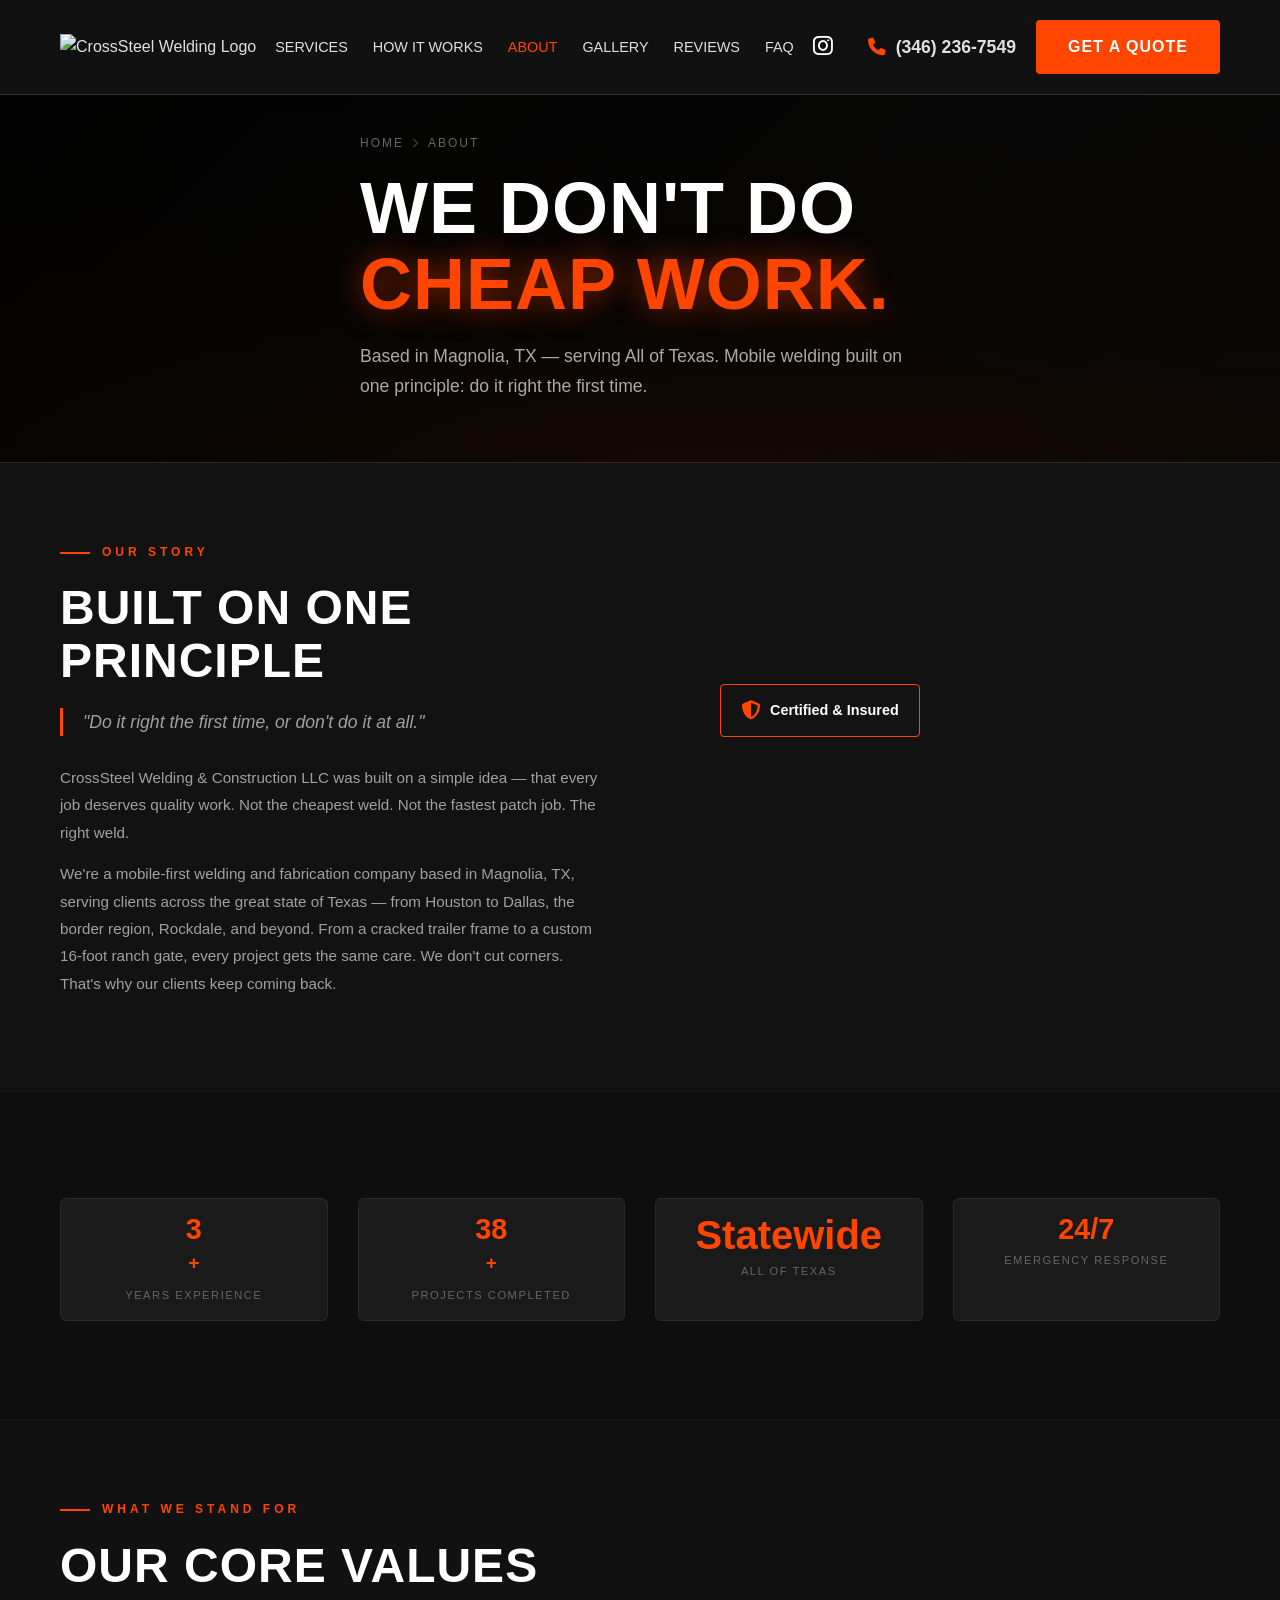
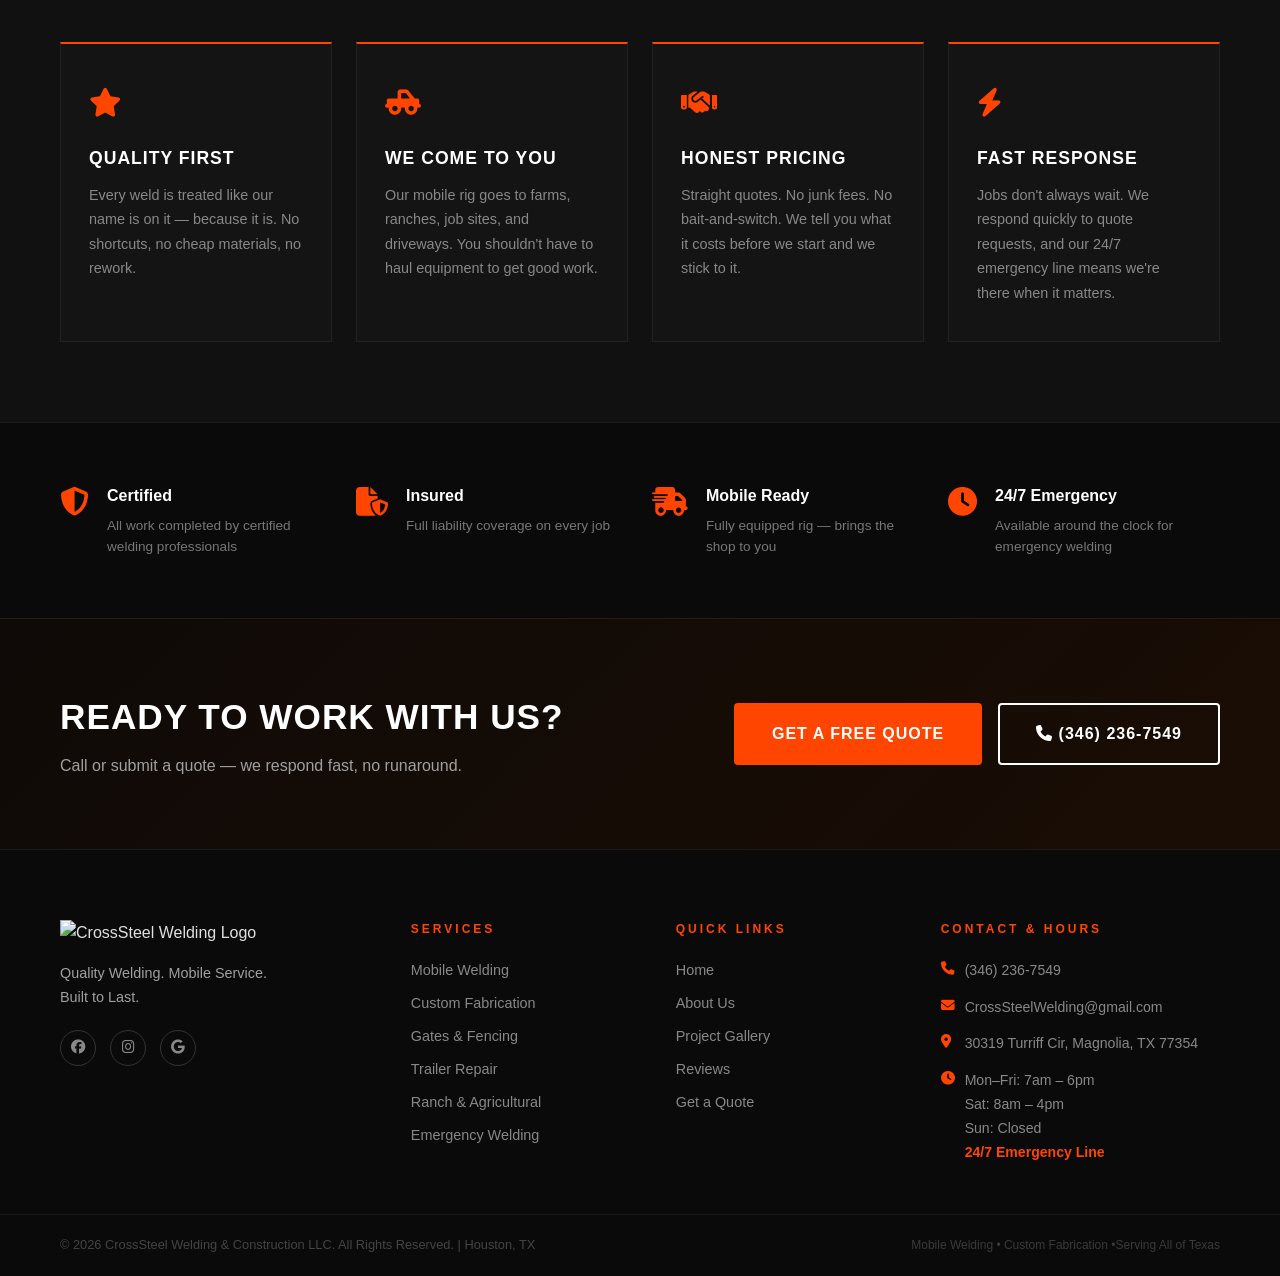
==== commit e417880c: "Update about.html with latest client edits" ====
--- a/about.html
+++ b/about.html
@@ -6,7 +6,7 @@
     <meta name="viewport" content="width=device-width, initial-scale=1.0">
     <title>About CrossSteel Welding & Construction LLC | Mobile Welding Texas</title>
     <meta name="description"
-        content="CrossSteel Welding & Construction LLC — a mobile welding and fabrication company based in Magnolia, TX. Licensed, insured, and built on doing it right the first time.">
+        content="CrossSteel Welding & Construction LLC — a mobile welding and fabrication company based in Magnolia, TX. Certified, insured, and built on doing it right the first time.">
     <link rel="canonical" href="https://crosssteelwelding.com/about.html">
     <link rel="preconnect" href="https://fonts.googleapis.com">
     <link rel="preconnect" href="https://fonts.gstatic.com" crossorigin>
@@ -77,13 +77,13 @@
                 <p class="about-body">CrossSteel Welding & Construction LLC was built on a simple idea — that every job deserves quality
                     work. Not the cheapest weld. Not the fastest patch job. The right weld.</p>
                 <p class="about-body">We're a mobile-first welding and fabrication company based in Magnolia, TX,
-                    serving Houston and surrounding communities. From a cracked trailer frame to a custom 16-foot ranch
+                    serving clients across the great state of Texas — from Houston to Dallas, the border region, Rockdale, and beyond. From a cracked trailer frame to a custom 16-foot ranch
                     gate, every project gets the same care. We don't cut corners. That's why our clients keep coming
                     back.</p>
             </div>
             <div class="about-story-visual">
                 <div class="about-image-bg about-story-img"></div>
-                <div class="about-badge"><i class="fa-solid fa-shield-halved"></i><span>Licensed &amp; Insured</span>
+                <div class="about-badge"><i class="fa-solid fa-shield-halved"></i><span>Certified &amp; Insured</span>
                 </div>
             </div>
         </div>
@@ -155,8 +155,8 @@
             <div class="credentials-grid">
                 <div class="credential-item reveal-item">
                     <i class="fa-solid fa-shield-halved"></i>
-                    <div><strong>Fully Licensed</strong>
-                        <p>All work completed by licensed welding professionals</p>
+                    <div><strong>Certified</strong>
+                        <p>All work completed by certified welding professionals</p>
                     </div>
                 </div>
                 <div class="credential-item reveal-item">
@@ -238,8 +238,7 @@
                                 href="mailto:CrossSteelWelding@gmail.com">CrossSteelWelding@gmail.com</a></li>
                         <li><i class="fa-solid fa-location-dot"></i><span>30319 Turriff Cir, Magnolia, TX 77354</span></li>
                         <li class="footer-hours"><i class="fa-solid fa-clock"></i>
-                            <span>Mon–Fri: 7am – 6pm<br>Sat: 8am – 4pm<br><strong style="color:var(--color-accent)">24/7
-                                    Emergency Line</strong></span>
+                            <span>Mon–Fri: 7am – 6pm<br>Sat: 8am – 4pm<br>Sun: Closed<br><strong style="color:var(--color-accent)">24/7 Emergency Line</strong></span>
                         </li>
                     </ul>
                 </div>
@@ -248,7 +247,7 @@
         <div class="footer-bottom">
             <div class="container footer-bottom-inner">
                 <p>&copy; 2026 CrossSteel Welding & Construction LLC. All Rights Reserved. | Houston, TX</p>
-                <p class="footer-legal">Mobile Welding &bull; Custom Fabrication &bull;Serving All of Texas, TX</p>
+                <p class="footer-legal">Mobile Welding &bull; Custom Fabrication &bull;Serving All of Texas</p>
             </div>
         </div>
     </footer>
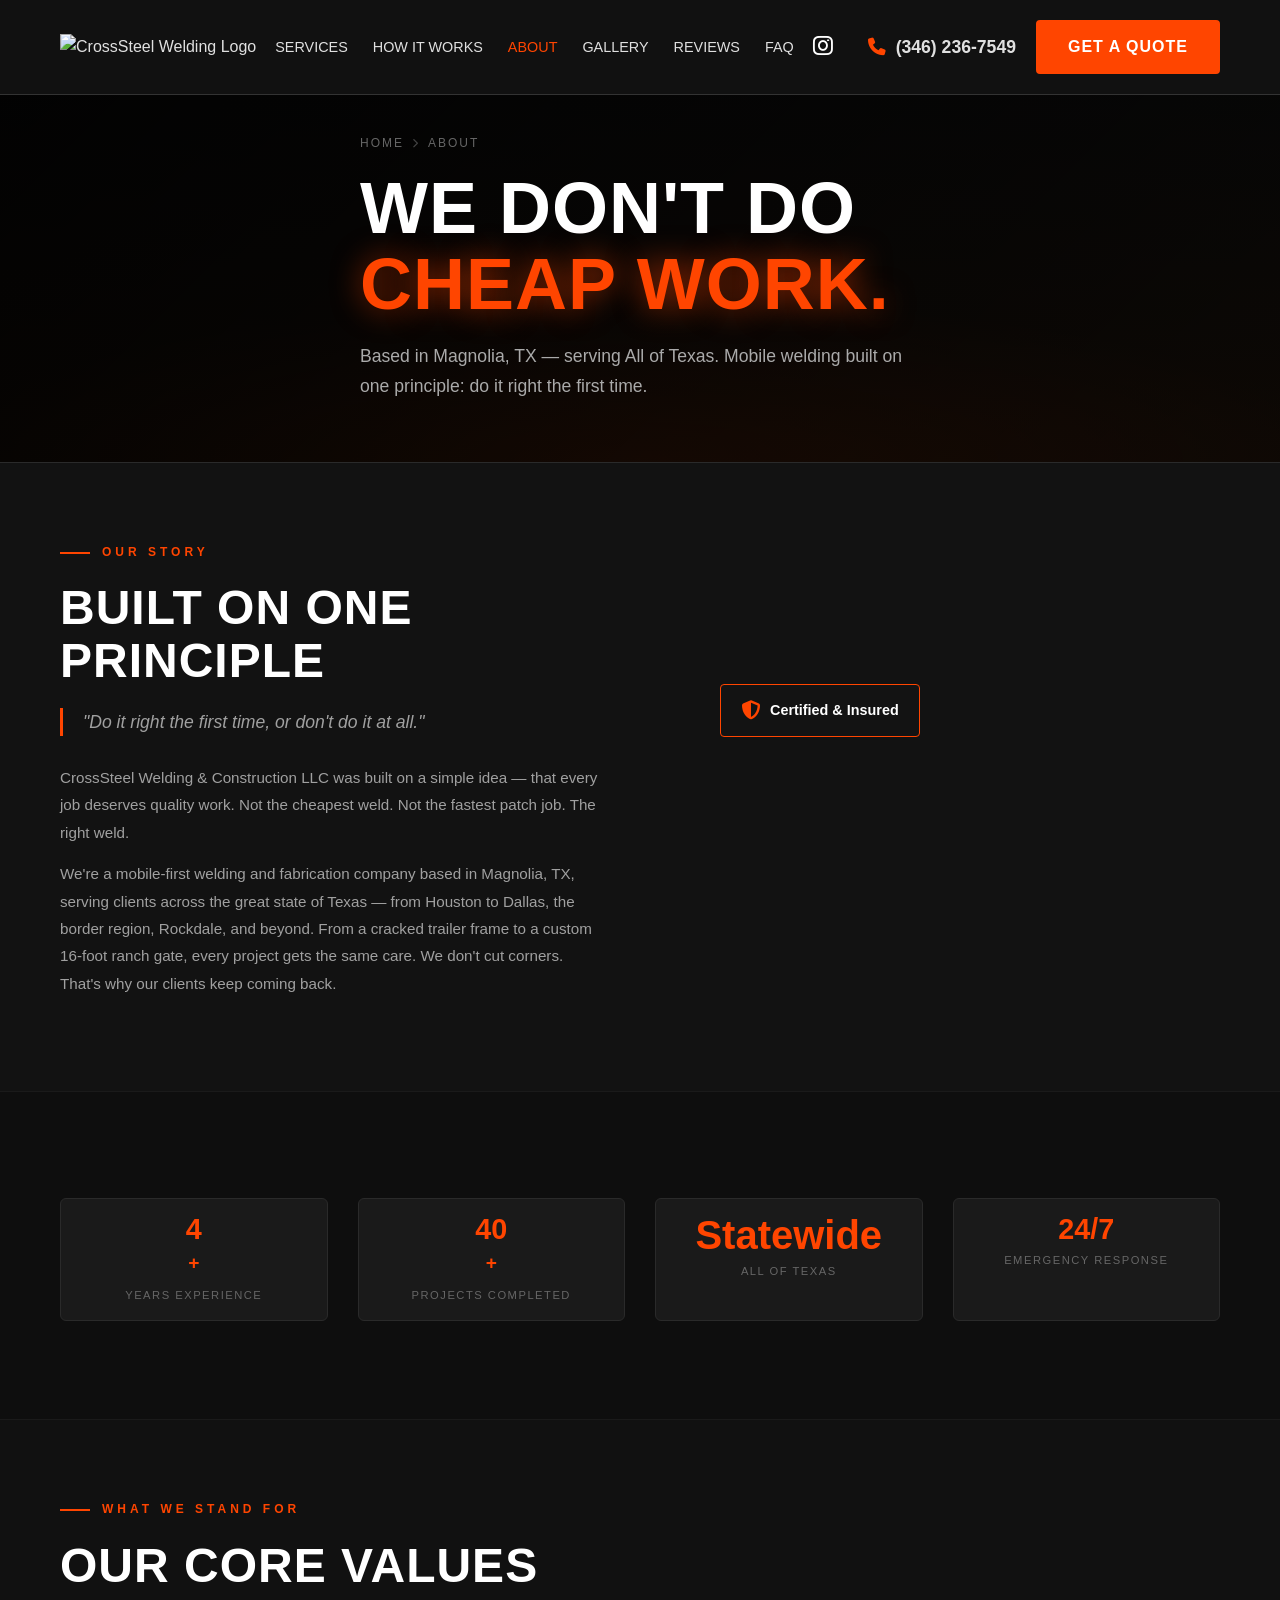
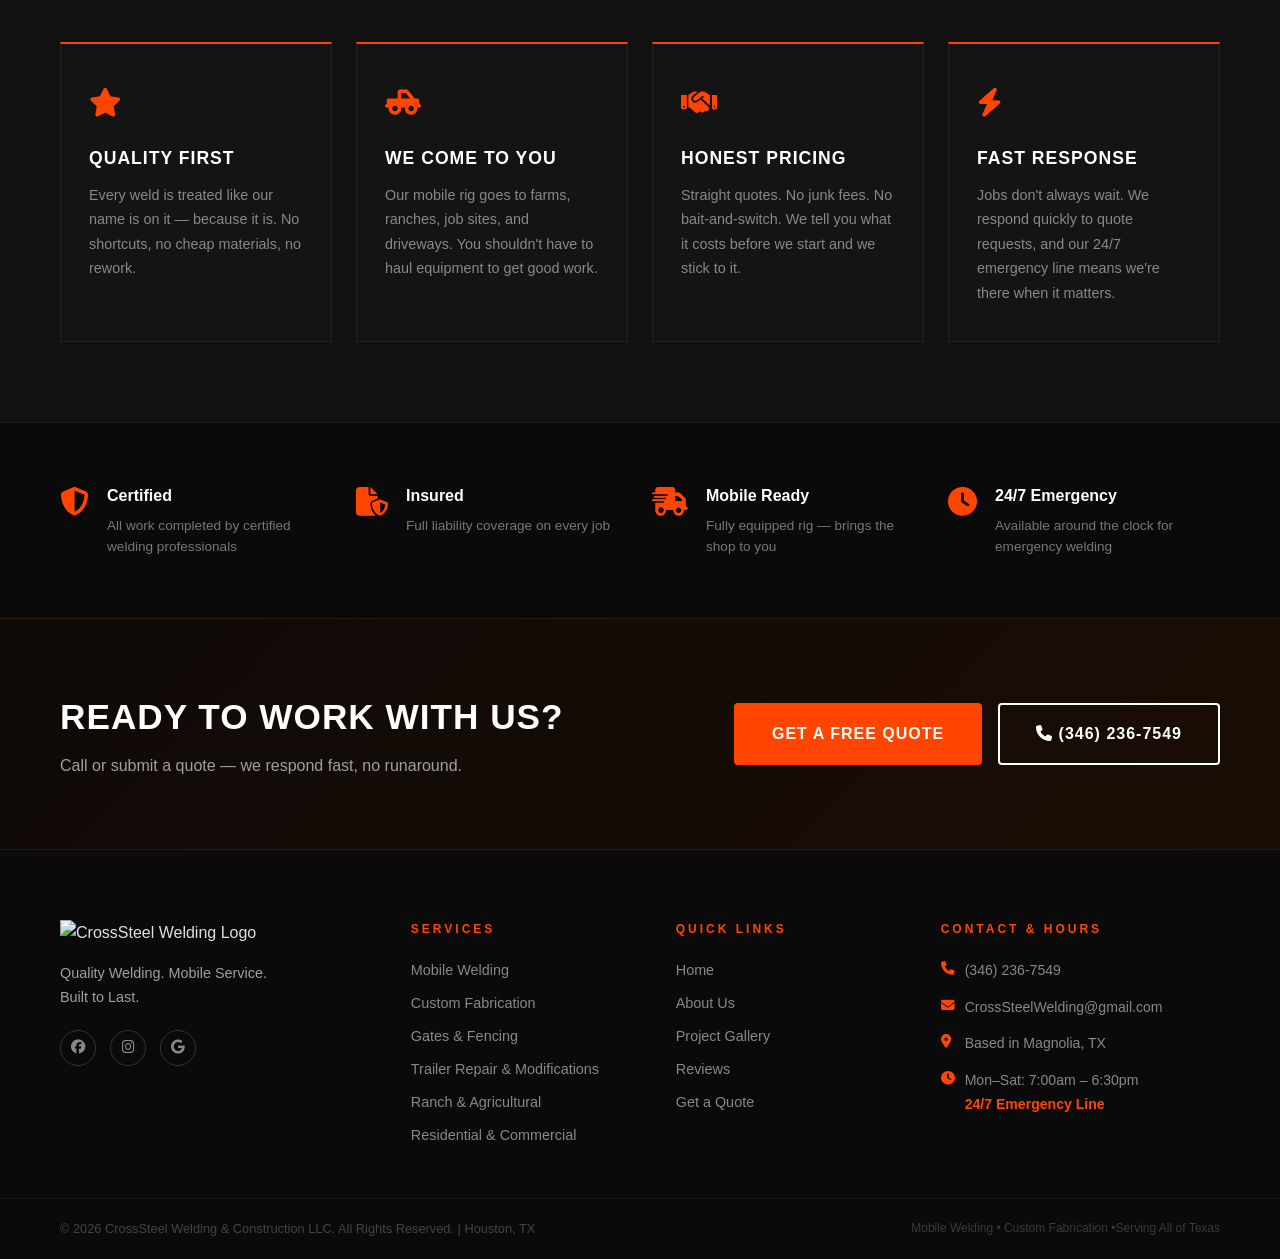
==== commit 5043fe4d: "Update about.html" ====
--- a/about.html
+++ b/about.html
@@ -215,9 +215,9 @@
                         <li><a href="services.html">Mobile Welding</a></li>
                         <li><a href="services.html">Custom Fabrication</a></li>
                         <li><a href="services.html">Gates & Fencing</a></li>
-                        <li><a href="services.html">Trailer Repair</a></li>
+                        <li><a href="services.html">Trailer Repair & Modifications</a></li>
                         <li><a href="services.html">Ranch & Agricultural</a></li>
-                        <li><a href="services.html">Emergency Welding</a></li>
+                        <li><a href="services.html">Residential & Commercial</a></li>
                     </ul>
                 </div>
                 <div class="footer-col">
@@ -236,9 +236,9 @@
                         <li><i class="fa-solid fa-phone"></i><a href="tel:3462367549">(346) 236-7549</a></li>
                         <li><i class="fa-solid fa-envelope"></i><a
                                 href="mailto:CrossSteelWelding@gmail.com">CrossSteelWelding@gmail.com</a></li>
-                        <li><i class="fa-solid fa-location-dot"></i><span>30319 Turriff Cir, Magnolia, TX 77354</span></li>
+                        <li><i class="fa-solid fa-location-dot"></i><span>Based in Magnolia, TX</span></li>
                         <li class="footer-hours"><i class="fa-solid fa-clock"></i>
-                            <span>Mon–Fri: 7am – 6pm<br>Sat: 8am – 4pm<br>Sun: Closed<br><strong style="color:var(--color-accent)">24/7 Emergency Line</strong></span>
+                            <span>Mon–Sat: 7:00am – 6:30pm<br><strong style="color:var(--color-accent)">24/7 Emergency Line</strong></span>
                         </li>
                     </ul>
                 </div>
--- a/css/styles.css
+++ b/css/styles.css
@@ -383,7 +383,7 @@
 .hero-bg {
     position: absolute;
     inset: 0;
-    background-image: url('../assets/images/hero-bg.jpg');
+    background-image: url('../assets/images/Herosection.jpg');
     background-size: cover;
     background-position: center 30%;
     background-color: #1a1a1a;
@@ -1147,7 +1147,7 @@
 
 .about-image-panel {
     position: relative;
-    background: url('../assets/images/hero-bg.jpg') center/cover no-repeat;
+    background: url('../assets/images/aboutsection.jpg') center/cover no-repeat;
     background-color: #1a1a1a;
     overflow: hidden;
 }
@@ -2331,7 +2331,7 @@
     content: '';
     position: absolute;
     inset: 0;
-    background: url('assets/images/hero-bg.jpg') center/cover no-repeat;
+    background: url('assets/images/Herosection.jpg') center/cover no-repeat;
     opacity: 0.07;
 }
 
@@ -2916,4 +2916,52 @@
         width: 100%;
         text-align: center;
     }
-}+}
+/* Service Card Thumbnails */
+.svc-thumbs {
+    display: flex;
+    gap: 8px;
+    margin-top: 15px;
+}
+.svc-thumb-link {
+    display: block;
+    width: 90px;
+    height: 60px;
+    border-radius: 6px;
+    overflow: hidden;
+    box-shadow: 0 2px 8px rgba(0,0,0,0.25);
+    transition: transform 0.3s ease, box-shadow 0.3s ease;
+    border: 1px solid rgba(255,140,0,0.15);
+}
+.svc-thumb-link:hover {
+    transform: scale(1.08);
+    box-shadow: 0 4px 16px rgba(255,140,0,0.35);
+}
+.svc-thumb-link img {
+    width: 100%;
+    height: 100%;
+    object-fit: cover;
+    display: block;
+}
+.svc-related-link {
+    display: inline-flex;
+    align-items: center;
+    gap: 5px;
+    margin-top: 10px;
+    font-size: 0.82rem;
+    font-weight: 600;
+    color: var(--color-accent);
+    text-decoration: none;
+    letter-spacing: 0.3px;
+    transition: color 0.3s, gap 0.3s;
+}
+.svc-related-link:hover {
+    color: #fff;
+    gap: 8px;
+}
+@media (max-width: 768px) {
+    .svc-thumb-link {
+        width: 70px;
+        height: 48px;
+    }
+}
